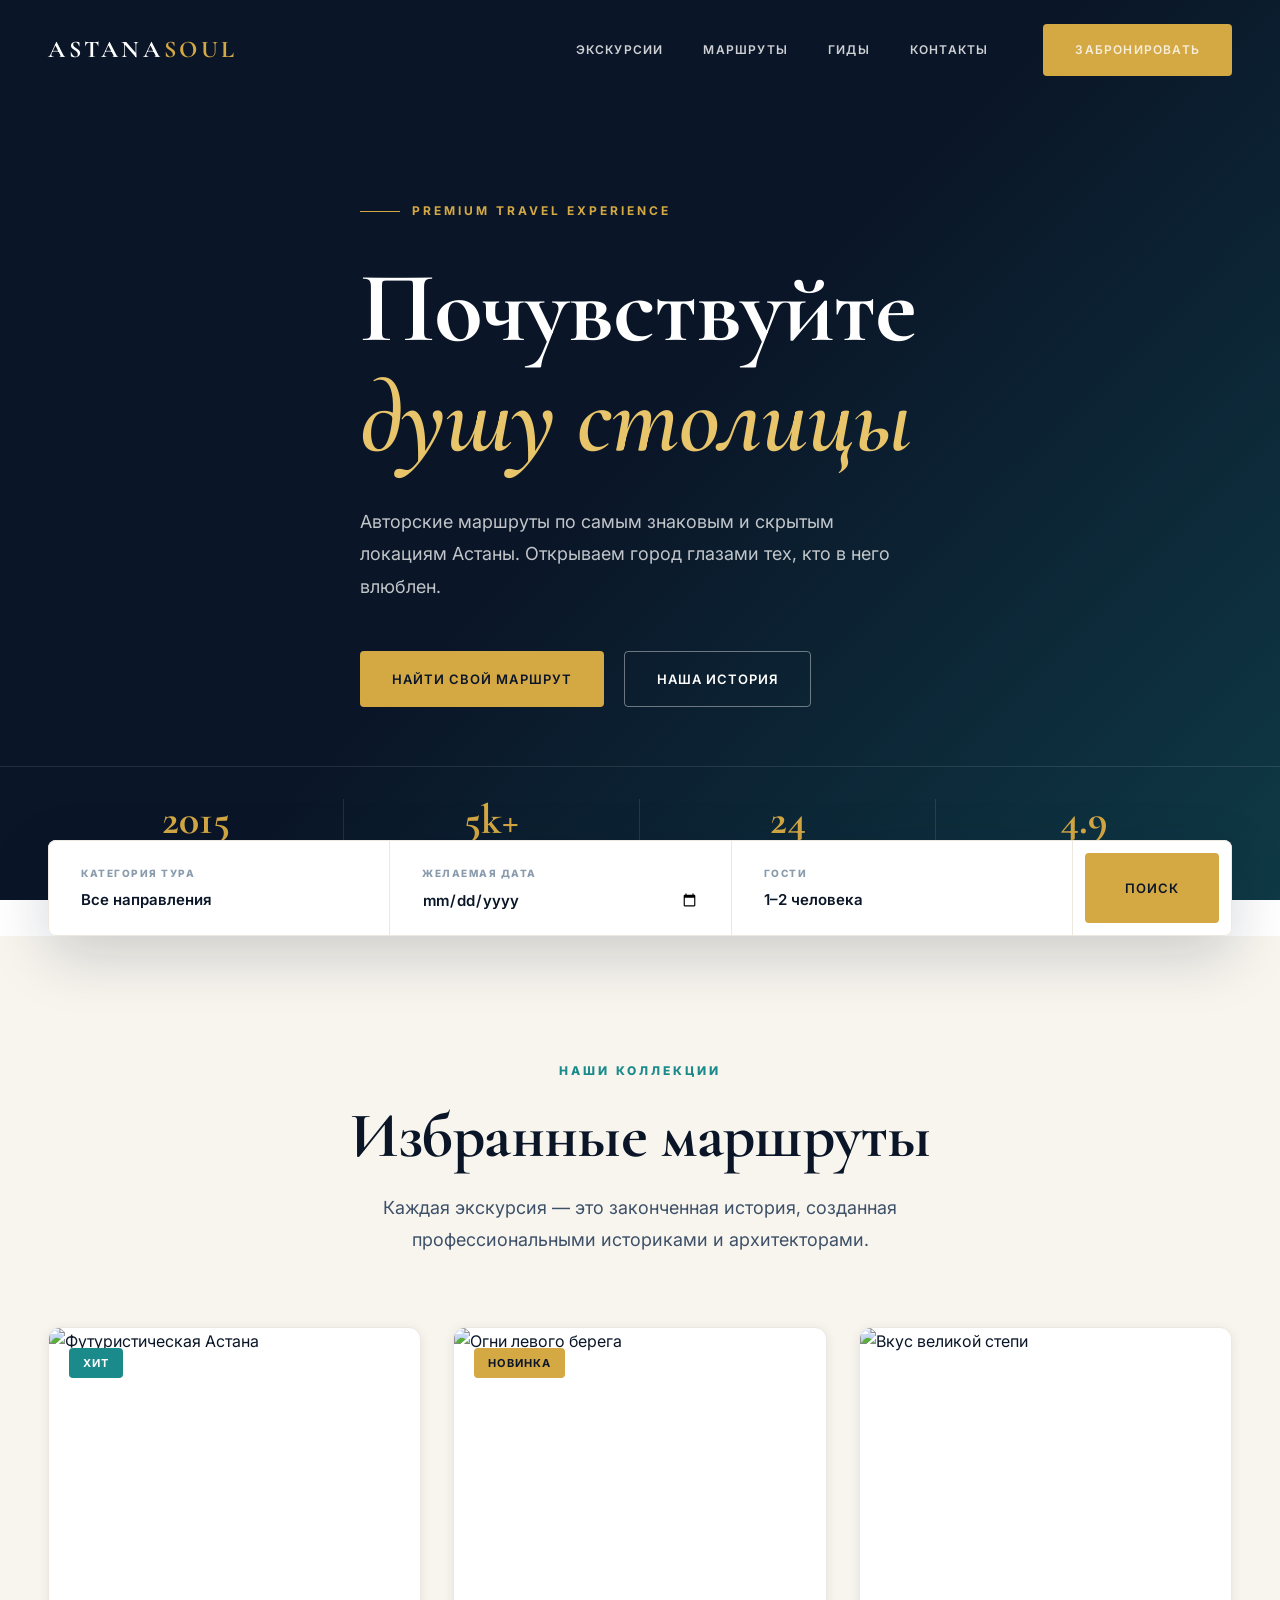
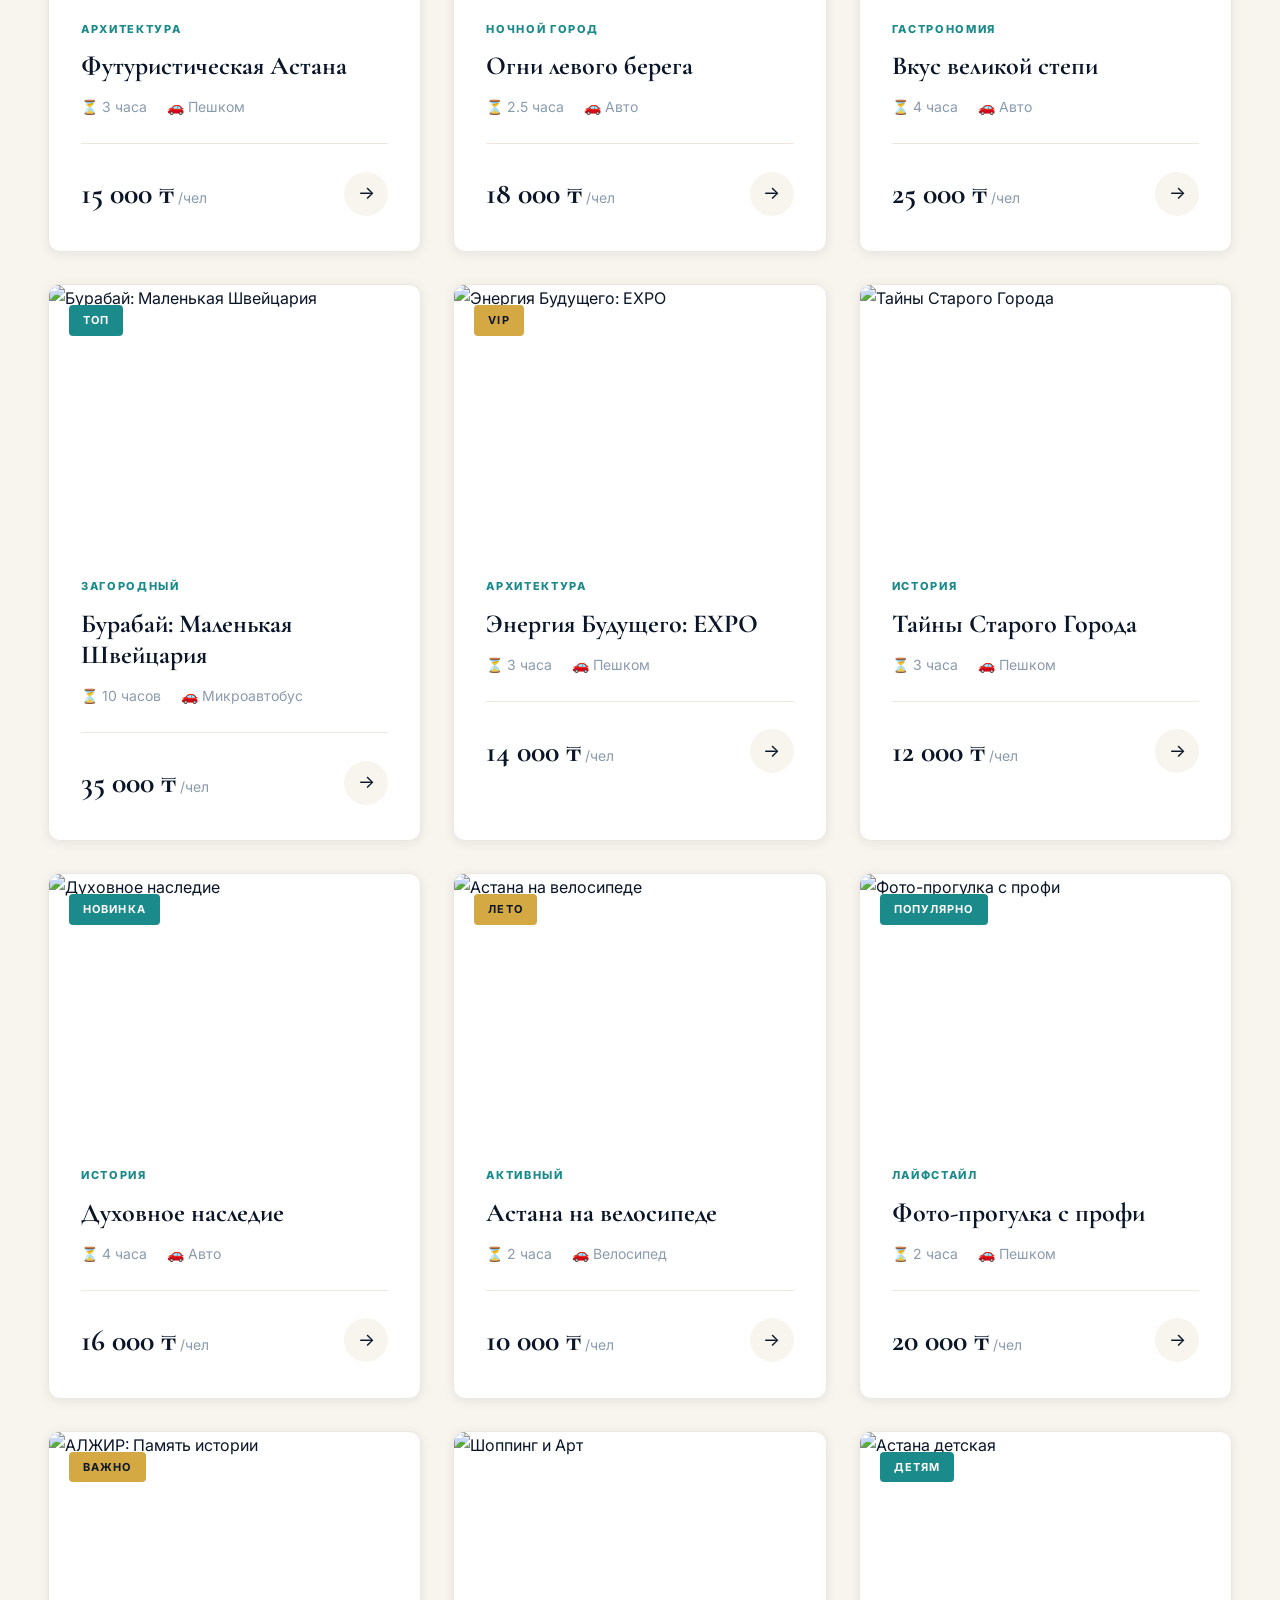
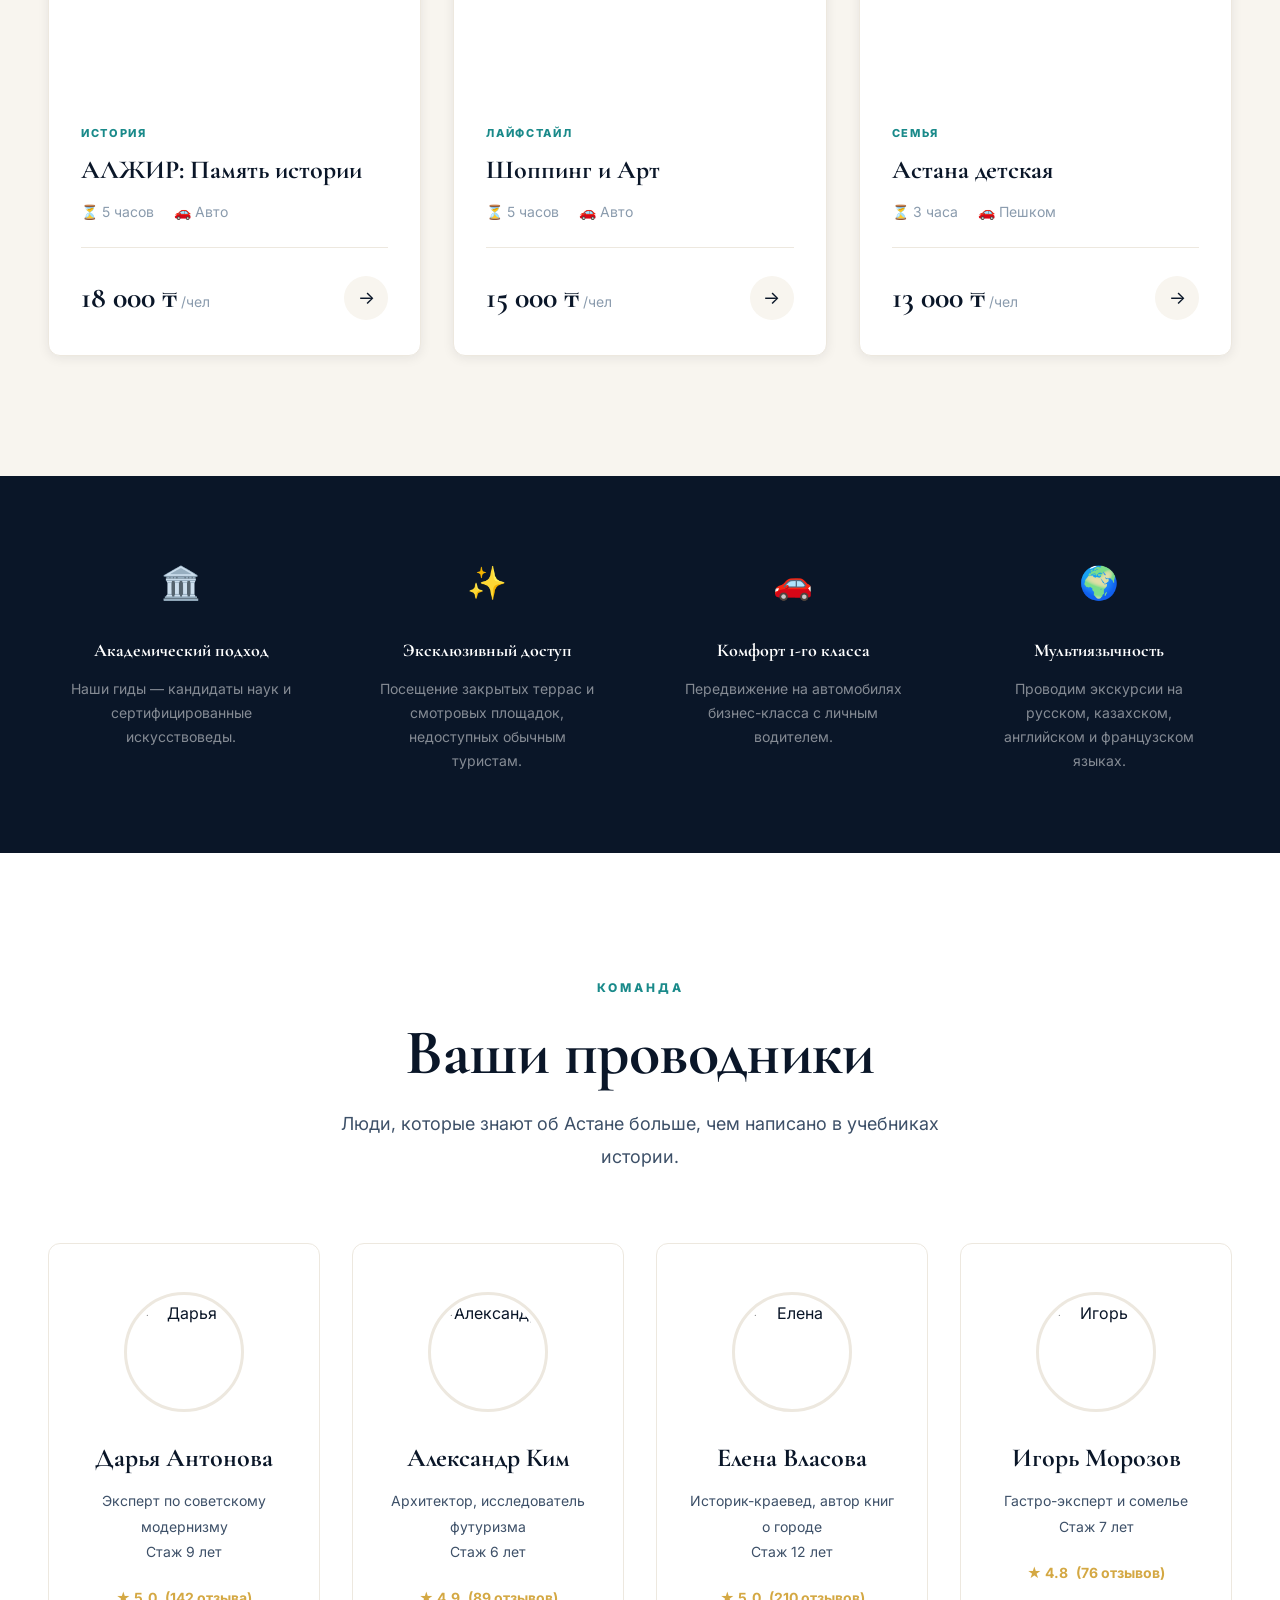
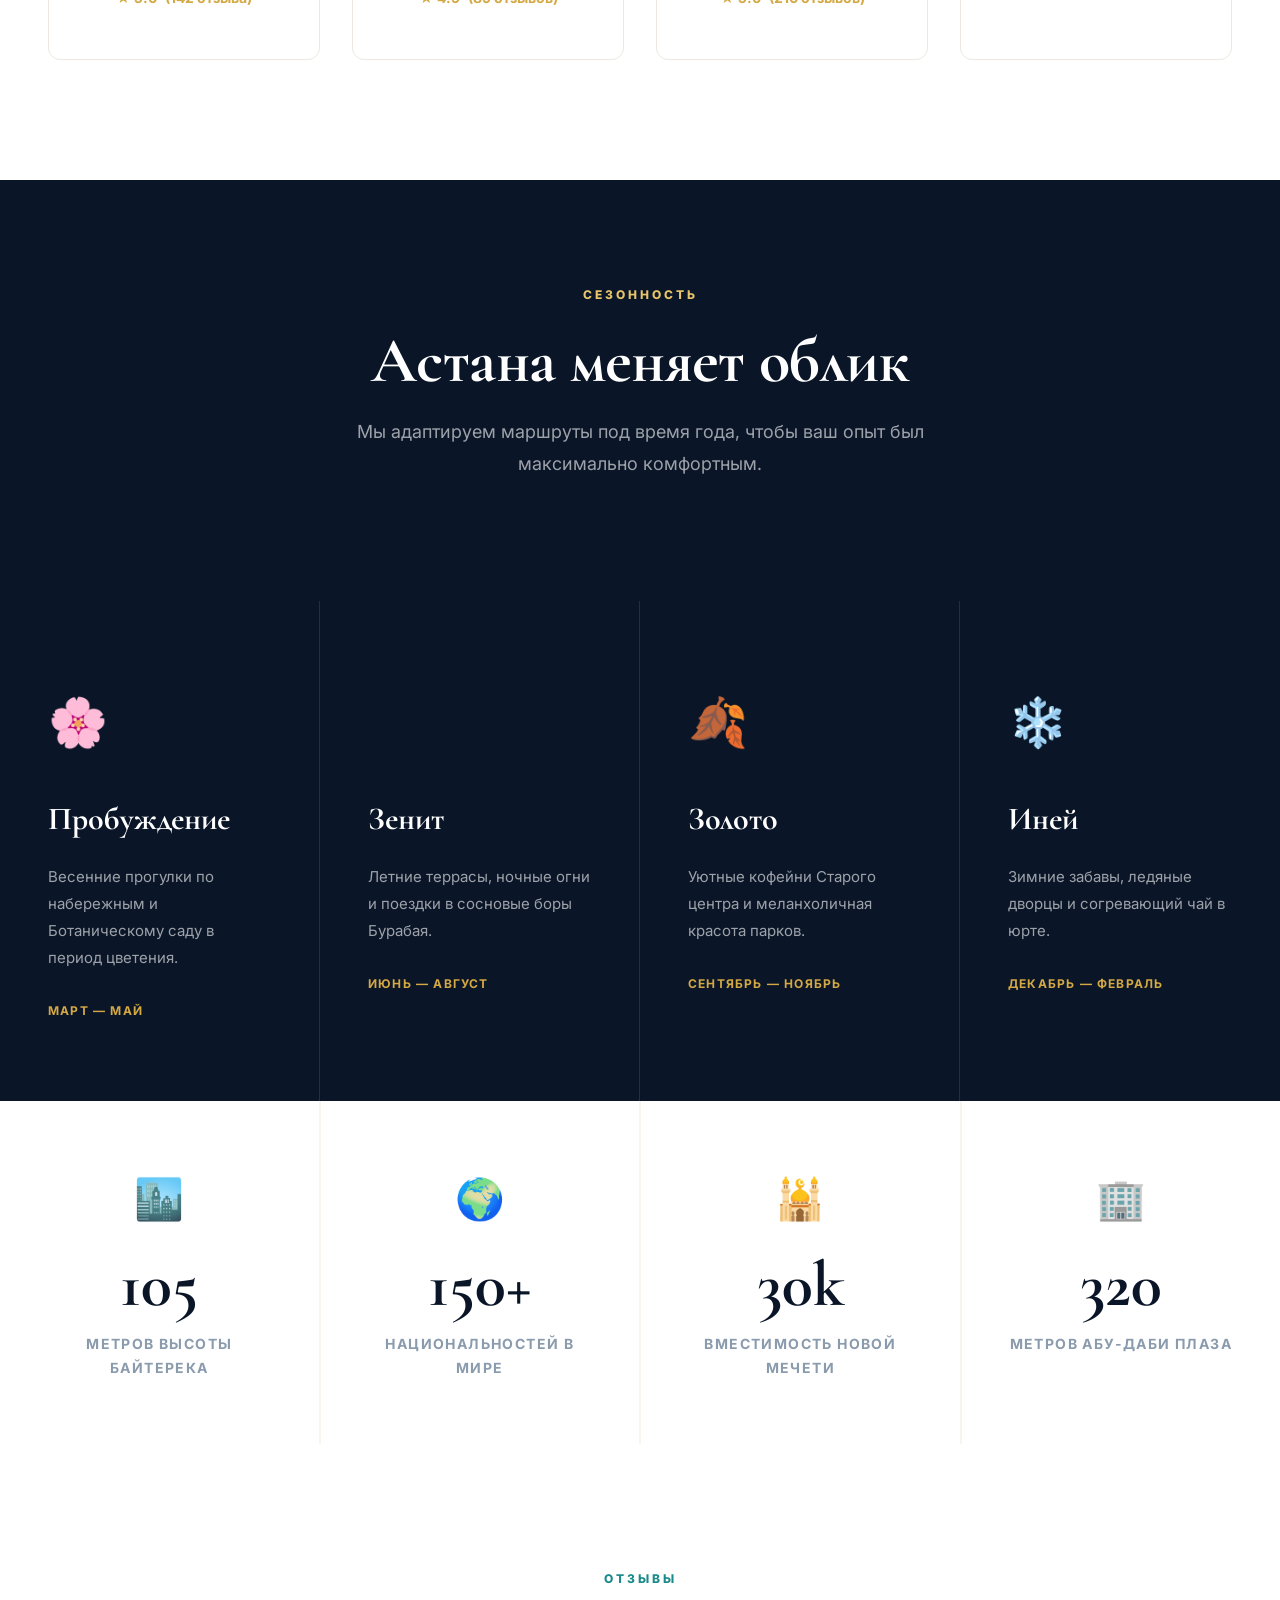
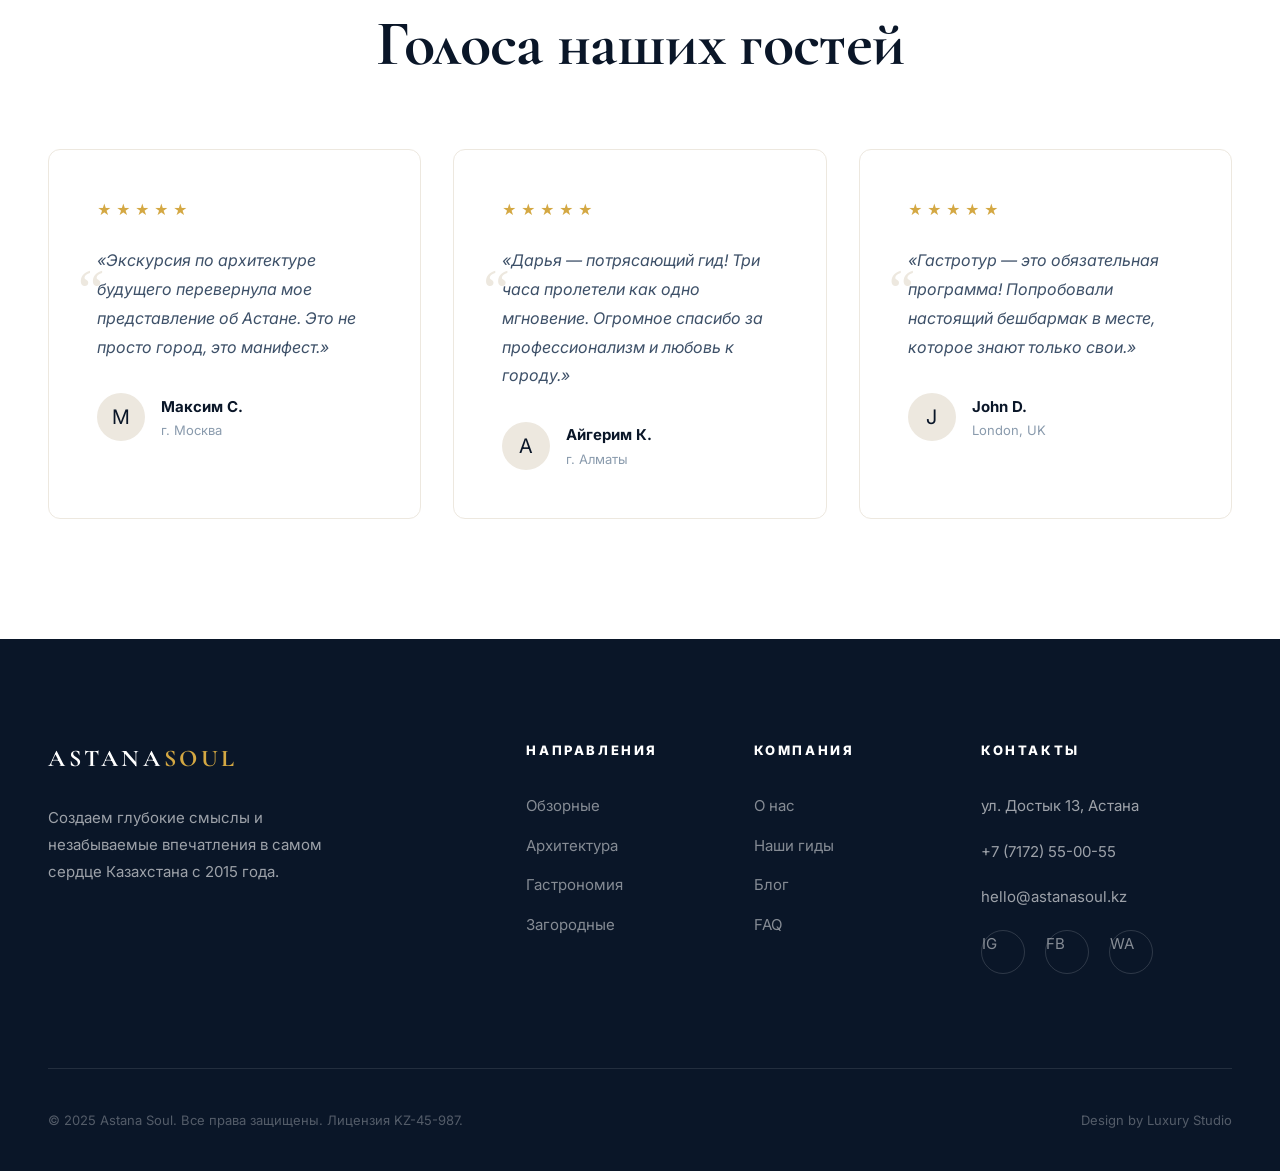
==== index.html @ 36267503 "Improve UI and implement tour modals for Astana Soul - Redesigned the landing page with a luxury aes" ====
<!DOCTYPE html>
<html lang="ru">
<head>
  <meta charset="UTF-8">
  <meta name="viewport" content="width=device-width, initial-scale=1.0">
  <title>Astana Soul — Премиальные экскурсии по столице</title>
  <link href="https://fonts.googleapis.com/css2?family=Cormorant+Garamond:ital,wght@0,400;0,600;0,700;1,400;1,600&family=Inter:wght@300;400;500;600;700&display=swap" rel="stylesheet">
  <style>
    :root {
      --navy: #0A1628;
      --navy-mid: #152238;
      --navy-soft: #1E3050;
      --gold: #D4A843;
      --gold-light: #E8C46A;
      --gold-pale: #F5E8C0;
      --teal: #1A8A8A;
      --teal-light: #22A8A8;
      --ivory: #F8F5EF;
      --ivory-dark: #EDE8DF;
      --white: #FFFFFF;
      --text: #0A1628;
      --text-mid: #3D5068;
      --text-soft: #8A9BAD;
      --shadow-sm: 0 2px 12px rgba(10,22,40,0.08);
      --shadow-md: 0 8px 32px rgba(10,22,40,0.12);
      --shadow-lg: 0 20px 60px rgba(10,22,40,0.18);
      --transition: all 0.4s cubic-bezier(0.165, 0.84, 0.44, 1);
    }

    *, *::before, *::after { margin: 0; padding: 0; box-sizing: border-box; }

    html { scroll-behavior: smooth; }

    body {
      font-family: 'Inter', sans-serif;
      color: var(--text);
      background: var(--white);
      line-height: 1.7;
      overflow-x: hidden;
    }

    /* ── PROGRESS BAR ── */
    #progress-bar {
      position: fixed; top: 0; left: 0; height: 4px;
      background: linear-gradient(90deg, var(--gold), var(--teal));
      width: 0%; z-index: 9999; transition: width 0.1s linear;
    }

    /* ── TYPOGRAPHY ── */
    .display {
      font-family: 'Cormorant Garamond', serif;
      font-weight: 700;
      line-height: 1.1;
      letter-spacing: -0.01em;
    }
    .display-italic {
      font-family: 'Cormorant Garamond', serif;
      font-style: italic;
      font-weight: 600;
    }

    /* ── LAYOUT ── */
    .container { max-width: 1240px; margin: 0 auto; padding: 0 28px; }
    section { padding: 120px 0; }

    /* ── BUTTONS ── */
    .btn {
      display: inline-flex; align-items: center; justify-content: center; gap: 10px;
      padding: 16px 32px; border-radius: 4px; font-weight: 600;
      font-family: 'Inter', sans-serif; font-size: 13px;
      letter-spacing: 0.08em; text-transform: uppercase;
      text-decoration: none; cursor: pointer; border: none;
      transition: var(--transition);
    }
    .btn-gold { background: var(--gold); color: var(--navy); }
    .btn-gold:hover { background: var(--gold-light); transform: translateY(-2px); box-shadow: 0 8px 25px rgba(212,168,67,0.3); }
    .btn-outline-gold { border: 1.5px solid var(--gold); color: var(--gold); background: transparent; }
    .btn-outline-gold:hover { background: var(--gold); color: var(--navy); }
    .btn-outline-white { border: 1.5px solid rgba(255,255,255,0.4); color: white; background: transparent; }
    .btn-outline-white:hover { border-color: white; background: rgba(255,255,255,0.1); transform: translateY(-2px); }
    .btn-teal { background: var(--teal); color: white; }
    .btn-teal:hover { background: var(--teal-light); transform: translateY(-2px); }

    /* ── HEADER ── */
    .header {
      position: fixed; top: 0; left: 0; right: 0; z-index: 1000;
      padding: 24px 0;
      transition: var(--transition);
    }
    .header.scrolled {
      background: rgba(10,22,40,0.95);
      backdrop-filter: blur(15px);
      padding: 16px 0;
      box-shadow: 0 2px 20px rgba(0,0,0,0.1);
    }
    .header .container { display: flex; align-items: center; justify-content: space-between; }
    .logo {
      font-family: 'Cormorant Garamond', serif;
      font-size: 24px; font-weight: 700;
      color: white; letter-spacing: 0.15em; text-transform: uppercase;
      text-decoration: none;
    }
    .logo span { color: var(--gold); }
    .nav { display: flex; gap: 40px; align-items: center; }
    .nav a {
      color: rgba(255,255,255,0.8); font-size: 12px; font-weight: 600;
      text-decoration: none; letter-spacing: 0.1em; text-transform: uppercase;
      transition: color 0.3s;
    }
    .nav a:hover { color: var(--gold); }
    .nav-cta { margin-left: 15px; }

    /* ── HERO ── */
    .hero {
      position: relative;
      height: 100vh;
      display: flex; align-items: center;
      background: var(--navy);
      overflow: hidden;
    }
    .hero-bg {
      position: absolute; inset: 0;
      background: url('https://images.unsplash.com/photo-1628108500213-90d16c5ef821?auto=format&fit=crop&w=1920&q=80') center/cover no-repeat;
      opacity: 0.4;
      transform: scale(1.05);
      animation: heroZoom 20s infinite alternate linear;
    }
    @keyframes heroZoom { from { transform: scale(1); } to { transform: scale(1.1); } }
    .hero-overlay {
      position: absolute; inset: 0;
      background: linear-gradient(135deg, rgba(10,22,40,0.95) 0%, rgba(10,22,40,0.4) 50%, rgba(26,138,138,0.3) 100%);
    }
    .hero-content {
      position: relative; z-index: 2;
      max-width: 850px;
    }
    .hero-eyebrow {
      display: inline-flex; align-items: center; gap: 12px;
      color: var(--gold); font-size: 12px; font-weight: 700;
      letter-spacing: 0.25em; text-transform: uppercase;
      margin-bottom: 32px;
    }
    .hero-eyebrow::before {
      content: ''; display: block;
      width: 40px; height: 1px; background: var(--gold);
    }
    .hero h1 {
      font-size: clamp(56px, 8vw, 100px);
      color: white;
      margin-bottom: 32px;
    }
    .hero h1 em {
      font-style: italic; color: var(--gold-light);
      display: block; font-weight: 600;
    }
    .hero-desc {
      font-size: 18px; color: rgba(255,255,255,0.75);
      max-width: 560px; margin-bottom: 48px; line-height: 1.8;
    }
    .hero-actions { display: flex; gap: 20px; flex-wrap: wrap; }
    .hero-stats {
      position: absolute; bottom: 0; left: 0; right: 0; z-index: 2;
      border-top: 1px solid rgba(255,255,255,0.1);
    }
    .hero-stats-inner {
      display: grid; grid-template-columns: repeat(4, 1fr);
      padding: 32px 0;
    }
    .hero-stat {
      padding: 0 32px; border-right: 1px solid rgba(255,255,255,0.1);
      text-align: center;
    }
    .hero-stat:last-child { border-right: none; }
    .hero-stat .num {
      font-family: 'Cormorant Garamond', serif;
      font-size: 42px; font-weight: 700; color: var(--gold);
      display: block; line-height: 1;
    }
    .hero-stat .label { font-size: 11px; color: rgba(255,255,255,0.5); letter-spacing: 0.1em; margin-top: 8px; text-transform: uppercase; }

    /* ── SEARCH BAR ── */
    .search-section {
      background: white;
      box-shadow: var(--shadow-lg);
      position: relative; z-index: 10;
      margin-top: -60px;
      border-radius: 8px;
    }
    .search-inner {
      display: flex; align-items: stretch;
      border: 1px solid var(--ivory-dark);
      border-radius: 8px; overflow: hidden;
    }
    .search-field {
      flex: 1; display: flex; flex-direction: column;
      padding: 24px 32px;
      border-right: 1px solid var(--ivory-dark);
      transition: background 0.3s;
    }
    .search-field:hover { background: var(--ivory); }
    .search-field:last-of-type { border-right: none; }
    .search-field label {
      font-size: 10px; font-weight: 800; letter-spacing: 0.15em;
      text-transform: uppercase; color: var(--text-soft); margin-bottom: 8px;
    }
    .search-field select, .search-field input {
      font-family: 'Inter', sans-serif; font-size: 15px; font-weight: 600;
      color: var(--text); background: transparent; border: none; outline: none;
      cursor: pointer; appearance: none; -webkit-appearance: none;
    }
    .search-btn-wrap {
      padding: 12px; background: var(--white); display: flex; align-items: center;
    }
    .search-btn-wrap .btn { height: 100%; border-radius: 4px; padding: 0 40px; }

    /* ── SECTION HEADINGS ── */
    .section-head { text-align: center; margin-bottom: 70px; }
    .section-head .eyebrow {
      display: inline-block; font-size: 12px; font-weight: 800;
      letter-spacing: 0.25em; text-transform: uppercase;
      color: var(--teal); margin-bottom: 20px;
    }
    .section-head h2 {
      font-family: 'Cormorant Garamond', serif;
      font-size: clamp(40px, 5vw, 64px); font-weight: 700;
      color: var(--navy); line-height: 1.1;
    }
    .section-head p {
      font-size: 18px; color: var(--text-mid);
      max-width: 600px; margin: 20px auto 0; line-height: 1.8;
    }
    .section-head.light h2 { color: white; }
    .section-head.light .eyebrow { color: var(--gold-light); }
    .section-head.light p { color: rgba(255,255,255,0.6); }

    /* ── TOUR CARDS ── */
    .tours-grid {
      display: grid;
      grid-template-columns: repeat(auto-fill, minmax(360px, 1fr));
      gap: 32px;
    }
    .tour-card {
      background: white; border-radius: 12px;
      overflow: hidden; box-shadow: var(--shadow-sm);
      transition: var(--transition);
      cursor: pointer; position: relative;
      border: 1px solid var(--ivory-dark);
    }
    .tour-card:hover { transform: translateY(-10px); box-shadow: var(--shadow-lg); border-color: var(--gold); }
    .tour-card:hover .card-img img { transform: scale(1.1); }
    .card-img { overflow: hidden; position: relative; height: 260px; }
    .card-img img { width: 100%; height: 100%; object-fit: cover; transition: transform 0.8s ease; }
    .card-badge {
      position: absolute; top: 20px; left: 20px;
      background: var(--navy); color: white;
      font-size: 11px; font-weight: 700; letter-spacing: 0.1em;
      padding: 6px 14px; border-radius: 4px; text-transform: uppercase;
    }
    .card-badge.teal { background: var(--teal); }
    .card-badge.gold { background: var(--gold); color: var(--navy); }
    .card-body { padding: 32px; }
    .card-cat { font-size: 11px; color: var(--teal); font-weight: 800; letter-spacing: 0.15em; text-transform: uppercase; margin-bottom: 12px; }
    .card-body h3 {
      font-family: 'Cormorant Garamond', serif;
      font-size: 26px; font-weight: 700; color: var(--navy);
      margin-bottom: 14px; line-height: 1.2;
    }
    .card-meta { display: flex; gap: 20px; font-size: 14px; color: var(--text-soft); margin-bottom: 24px; }
    .card-meta span { display: flex; align-items: center; gap: 6px; }
    .card-footer { display: flex; align-items: center; justify-content: space-between; padding-top: 24px; border-top: 1px solid var(--ivory-dark); }
    .card-price {
      font-family: 'Cormorant Garamond', serif;
      font-size: 30px; font-weight: 700; color: var(--navy);
    }
    .card-price span { font-size: 14px; font-family: 'Inter', sans-serif; font-weight: 400; color: var(--text-soft); margin-left: 4px; }
    .card-arrow {
      width: 44px; height: 44px; border-radius: 50%;
      background: var(--ivory); display: flex; align-items: center; justify-content: center;
      color: var(--navy); font-size: 18px; transition: var(--transition);
    }
    .tour-card:hover .card-arrow { background: var(--gold); color: var(--navy); transform: translateX(5px); }

    /* ── MODAL ── */
    .modal-overlay {
      position: fixed; inset: 0; background: rgba(10,22,40,0.9);
      backdrop-filter: blur(8px); z-index: 2000;
      display: flex; align-items: center; justify-content: center;
      opacity: 0; pointer-events: none; transition: opacity 0.4s ease;
      padding: 20px;
    }
    .modal-overlay.active { opacity: 1; pointer-events: auto; }
    .modal-content {
      background: white; width: 100%; max-width: 1000px; max-height: 90vh;
      border-radius: 16px; overflow: hidden; position: relative;
      display: flex; transform: translateY(40px); transition: transform 0.5s cubic-bezier(0.165, 0.84, 0.44, 1);
    }
    .modal-overlay.active .modal-content { transform: translateY(0); }
    .modal-close {
      position: absolute; top: 24px; right: 24px; width: 44px; height: 44px;
      background: white; border-radius: 50%; display: flex; align-items: center; justify-content: center;
      cursor: pointer; z-index: 10; box-shadow: var(--shadow-md); font-size: 20px; transition: var(--transition);
    }
    .modal-close:hover { background: var(--gold); color: var(--navy); transform: rotate(90deg); }
    .modal-left { flex: 0 0 45%; overflow: hidden; }
    .modal-left img { width: 100%; height: 100%; object-fit: cover; }
    .modal-right { flex: 1; padding: 60px; overflow-y: auto; background: var(--white); }
    .modal-cat { color: var(--teal); font-weight: 800; font-size: 11px; text-transform: uppercase; letter-spacing: 0.2em; margin-bottom: 15px; display: block; }
    .modal-title { font-family: 'Cormorant Garamond', serif; font-size: 42px; color: var(--navy); margin-bottom: 25px; line-height: 1.1; }
    .modal-desc { font-size: 16px; color: var(--text-mid); margin-bottom: 35px; line-height: 1.8; }
    .modal-route-title { font-size: 12px; font-weight: 800; text-transform: uppercase; letter-spacing: 0.2em; color: var(--teal); margin-bottom: 25px; border-bottom: 1px solid var(--ivory-dark); padding-bottom: 10px; display: inline-block; }
    .route-list { list-style: none; }
    .route-item { position: relative; padding-left: 30px; margin-bottom: 25px; }
    .route-item::before { content: ''; position: absolute; left: 0; top: 6px; width: 8px; height: 8px; background: var(--gold); border-radius: 50%; }
    .route-item::after { content: ''; position: absolute; left: 3.5px; top: 14px; width: 1px; height: calc(100% + 15px); background: var(--ivory-dark); }
    .route-item:last-child::after { display: none; }
    .route-item h4 { font-size: 16px; color: var(--navy); margin-bottom: 6px; font-weight: 700; }
    .route-item p { font-size: 14px; color: var(--text-soft); line-height: 1.5; }
    .modal-footer { margin-top: 40px; display: flex; align-items: center; justify-content: space-between; padding-top: 30px; border-top: 1px solid var(--ivory-dark); }

    /* ── CATEGORIES ── */
    .cats-grid { display: grid; grid-template-columns: repeat(6, 1fr); gap: 20px; }
    .cat-item {
      background: var(--ivory); border-radius: 12px;
      padding: 40px 20px; text-align: center;
      cursor: pointer; transition: var(--transition);
      border: 1px solid transparent;
    }
    .cat-item:hover { border-color: var(--gold); background: white; transform: translateY(-5px); box-shadow: var(--shadow-md); }
    .cat-icon { font-size: 40px; display: block; margin-bottom: 15px; }
    .cat-item h3 { font-size: 14px; font-weight: 700; color: var(--navy); letter-spacing: 0.05em; text-transform: uppercase; }

    /* ── FEATURES ── */
    .features { background: var(--navy); padding: 80px 0; }
    .features-grid { display: grid; grid-template-columns: repeat(4, 1fr); gap: 40px; }
    .feature {
      text-align: center;
      padding: 0 20px;
    }
    .feature-icon { font-size: 32px; margin-bottom: 24px; display: block; }
    .feature h4 { font-size: 18px; color: white; margin-bottom: 12px; font-weight: 700; font-family: 'Cormorant Garamond', serif; }
    .feature p { font-size: 14px; color: rgba(255,255,255,0.5); line-height: 1.7; }

    /* ── GUIDES ── */
    .guides-grid { display: grid; grid-template-columns: repeat(4, 1fr); gap: 32px; }
    .guide-card {
      background: white;
      text-align: center; padding: 48px 32px;
      border: 1px solid var(--ivory-dark); border-radius: 12px;
      transition: var(--transition);
    }
    .guide-card:hover { border-color: var(--gold); box-shadow: var(--shadow-md); transform: translateY(-5px); }
    .guide-avatar-img {
      width: 120px; height: 120px;
      border-radius: 50%; object-fit: cover;
      margin-bottom: 24px; display: block; margin-left: auto; margin-right: auto;
      border: 3px solid var(--ivory-dark); padding: 5px; background: white;
      transition: var(--transition);
    }
    .guide-card:hover .guide-avatar-img { border-color: var(--gold); }
    .guide-name { font-family: 'Cormorant Garamond', serif; font-size: 26px; font-weight: 700; color: var(--navy); margin-bottom: 8px; }
    .guide-info { font-size: 14px; color: var(--text-mid); line-height: 1.8; margin-bottom: 20px; }
    .guide-rating { display: inline-flex; align-items: center; gap: 8px; font-size: 14px; font-weight: 700; color: var(--gold); }

    /* ── SEASONS ── */
    .seasons-grid { display: grid; grid-template-columns: repeat(4, 1fr); gap: 0; }
    .season {
      padding: 80px 48px; border-right: 1px solid rgba(255,255,255,0.1);
      position: relative; overflow: hidden;
      transition: var(--transition);
    }
    .season:last-child { border-right: none; }
    .season-emoji { font-size: 48px; display: block; margin-bottom: 30px; }
    .season h3 {
      font-family: 'Cormorant Garamond', serif;
      font-size: 32px; font-weight: 700; color: white; margin-bottom: 16px;
    }
    .season p { font-size: 15px; color: rgba(255,255,255,0.6); line-height: 1.8; margin-bottom: 30px; }
    .season-tag { font-size: 12px; color: var(--gold); font-weight: 700; letter-spacing: 0.1em; text-transform: uppercase; }
    .season:hover { background: rgba(255,255,255,0.05); }

    /* ── NUMBERS ── */
    .numbers { background: var(--ivory); }
    .numbers-grid { display: grid; grid-template-columns: repeat(4, 1fr); gap: 2px; }
    .number-item {
      background: white; padding: 64px 40px; text-align: center;
    }
    .number-item .emoji { font-size: 40px; display: block; margin-bottom: 20px; }
    .number-item .num {
      font-family: 'Cormorant Garamond', serif;
      font-size: 64px; font-weight: 700; color: var(--navy);
      line-height: 1; display: block;
    }
    .number-item .desc { font-size: 14px; color: var(--text-soft); margin-top: 15px; text-transform: uppercase; letter-spacing: 0.1em; font-weight: 700; }

    /* ── GALLERY ── */
    .gallery-track {
      display: flex; gap: 20px;
      overflow-x: auto; padding-bottom: 20px;
      scrollbar-width: none;
      cursor: grab;
    }
    .gallery-track::-webkit-scrollbar { display: none; }
    .gallery-item {
      flex-shrink: 0; width: 400px; height: 300px;
      border-radius: 12px; overflow: hidden; position: relative;
    }
    .gallery-item img { width: 100%; height: 100%; object-fit: cover; transition: transform 1s ease; }
    .gallery-item:hover img { transform: scale(1.1); }

    /* ── REVIEWS ── */
    .reviews-grid { display: grid; grid-template-columns: repeat(3, 1fr); gap: 32px; }
    .review-card {
      background: white; border: 1px solid var(--ivory-dark);
      border-radius: 12px; padding: 48px;
      transition: var(--transition);
    }
    .review-card:hover { border-color: var(--gold); box-shadow: var(--shadow-md); transform: translateY(-5px); }
    .review-stars { color: var(--gold); font-size: 14px; margin-bottom: 24px; letter-spacing: 4px; }
    .review-text { font-size: 16px; color: var(--text-mid); line-height: 1.8; font-style: italic; margin-bottom: 32px; position: relative; }
    .review-text::before { content: '“'; position: absolute; left: -25px; top: -10px; font-size: 60px; color: var(--ivory-dark); font-family: serif; }
    .review-author { display: flex; align-items: center; gap: 16px; }
    .review-avatar { width: 48px; height: 48px; border-radius: 50%; background: var(--ivory-dark); display: flex; align-items: center; justify-content: center; font-size: 20px; }
    .review-name { font-weight: 700; font-size: 15px; color: var(--navy); }
    .review-city { font-size: 13px; color: var(--text-soft); }

    /* ── FOOTER ── */
    footer { background: var(--navy); padding: 100px 0 40px; color: rgba(255,255,255,0.6); }
    .footer-grid { display: grid; grid-template-columns: 2.5fr 1fr 1fr 1.5fr; gap: 60px; margin-bottom: 80px; }
    .footer-brand .logo { font-size: 24px; display: block; margin-bottom: 24px; }
    .footer-brand p { font-size: 15px; line-height: 1.8; max-width: 320px; }
    .footer-col h4 { color: white; font-size: 13px; font-weight: 800; letter-spacing: 0.2em; text-transform: uppercase; margin-bottom: 32px; }
    .footer-col a { display: block; color: rgba(255,255,255,0.5); font-size: 15px; text-decoration: none; margin-bottom: 14px; transition: color 0.3s; }
    .footer-col a:hover { color: var(--gold); }
    .footer-contact-item { display: flex; gap: 12px; margin-bottom: 20px; font-size: 15px; }
    .footer-bottom { border-top: 1px solid rgba(255,255,255,0.1); padding-top: 40px; display: flex; justify-content: space-between; align-items: center; }
    .footer-bottom p { font-size: 13px; color: rgba(255,255,255,0.3); }
    .socials { display: flex; gap: 20px; }
    .social-btn {
      width: 44px; height: 44px; border-radius: 50%;
      border: 1px solid rgba(255,255,255,0.15);
      display: flex; align-items: center; justify-content: center;
      font-size: 18px; text-decoration: none; color: white;
      transition: var(--transition);
    }
    .social-btn:hover { border-color: var(--gold); background: var(--gold); color: var(--navy); transform: translateY(-5px); }

    /* ── RESPONSIVE ── */
    @media (max-width: 1024px) {
      .cats-grid { grid-template-columns: repeat(3, 1fr); }
      .features-grid { grid-template-columns: repeat(2, 1fr); }
      .guides-grid { grid-template-columns: repeat(2, 1fr); }
      .seasons-grid { grid-template-columns: repeat(2, 1fr); }
      .footer-grid { grid-template-columns: repeat(2, 1fr); }
      .modal-content { flex-direction: column; max-height: 95vh; }
      .modal-left { flex: 0 0 300px; }
    }
    @media (max-width: 768px) {
      section { padding: 80px 0; }
      .nav { display: none; }
      .hero h1 { font-size: 48px; }
      .hero-stats-inner { grid-template-columns: repeat(2, 1fr); }
      .search-inner { flex-direction: column; }
      .search-field { border-right: none; border-bottom: 1px solid var(--ivory-dark); }
      .tours-grid { grid-template-columns: 1fr; }
      .numbers-grid, .reviews-grid { grid-template-columns: 1fr; }
      .guides-grid, .seasons-grid { grid-template-columns: 1fr; }
      .footer-grid { grid-template-columns: 1fr; }
    }
  </style>
</head>
<body>

  <div id="progress-bar"></div>

  <!-- ─── HEADER ─── -->
  <header class="header" id="header">
    <div class="container">
      <a href="#" class="logo">ASTANA<span>SOUL</span></a>
      <nav class="nav">
        <a href="#tours">Экскурсии</a>
        <a href="#seasons">Маршруты</a>
        <a href="#guides">Гиды</a>
        <a href="#contacts">Контакты</a>
        <a href="#" class="btn btn-gold nav-cta">Забронировать</a>
      </nav>
    </div>
  </header>

  <!-- ─── HERO ─── -->
  <section class="hero">
    <div class="hero-bg"></div>
    <div class="hero-overlay"></div>
    <div class="container">
      <div class="hero-content">
        <div class="hero-eyebrow">Premium Travel Experience</div>
        <h1 class="display">
          Почувствуйте
          <em>душу столицы</em>
        </h1>
        <p class="hero-desc">
          Авторские маршруты по самым знаковым и скрытым локациям Астаны. Открываем город глазами тех, кто в него влюблен.
        </p>
        <div class="hero-actions">
          <a href="#tours" class="btn btn-gold">Найти свой маршрут</a>
          <a href="#about" class="btn btn-outline-white">Наша история</a>
        </div>
      </div>
    </div>
    <div class="hero-stats">
      <div class="container">
        <div class="hero-stats-inner">
          <div class="hero-stat">
            <span class="num">2015</span>
            <span class="label">Основано в Астане</span>
          </div>
          <div class="hero-stat">
            <span class="num">5k+</span>
            <span class="label">Счастливых гостей</span>
          </div>
          <div class="hero-stat">
            <span class="num">24</span>
            <span class="label">Уникальных тура</span>
          </div>
          <div class="hero-stat">
            <span class="num">4.9</span>
            <span class="label">Рейтинг сервиса</span>
          </div>
        </div>
      </div>
    </div>
  </section>

  <!-- ─── SEARCH ─── -->
  <div class="container">
    <div class="search-section">
      <div class="search-inner">
        <div class="search-field">
          <label>Категория тура</label>
          <select>
            <option>Все направления</option>
            <option>Архитектура</option>
            <option>Гастрономия</option>
            <option>Ночной город</option>
            <option>Загородные поездки</option>
          </select>
        </div>
        <div class="search-field">
          <label>Желаемая дата</label>
          <input type="date">
        </div>
        <div class="search-field">
          <label>Гости</label>
          <select>
            <option>1–2 человека</option>
            <option>3–5 человек</option>
            <option>Группа 6+</option>
          </select>
        </div>
        <div class="search-btn-wrap">
          <button class="btn btn-gold">Поиск</button>
        </div>
      </div>
    </div>
  </div>

  <!-- ─── TOURS ─── -->
  <section id="tours" style="background: var(--ivory);">
    <div class="container">
      <div class="section-head">
        <span class="eyebrow">Наши коллекции</span>
        <h2 class="display">Избранные маршруты</h2>
        <p>Каждая экскурсия — это законченная история, созданная профессиональными историками и архитекторами.</p>
      </div>
      <div class="tours-grid" id="toursGrid">
        <!-- Карточки генерируются через JS -->
      </div>
    </div>
  </section>

  <!-- ─── MODAL ─── -->
  <div class="modal-overlay" id="modalOverlay">
    <div class="modal-content">
      <div class="modal-close" id="modalClose">✕</div>
      <div class="modal-left">
        <img id="modalImg" src="" alt="">
      </div>
      <div class="modal-right">
        <span class="modal-cat" id="modalCat"></span>
        <h2 class="modal-title" id="modalTitle"></h2>
        <p class="modal-desc" id="modalDesc"></p>

        <h3 class="modal-route-title">Маршрут приключения</h3>
        <div class="route-list" id="modalRoute">
          <!-- Пункты маршрута -->
        </div>

        <div class="modal-footer">
          <div class="card-price" id="modalPrice"></div>
          <button class="btn btn-gold">Забронировать тур</button>
        </div>
      </div>
    </div>
  </div>

  <!-- ─── FEATURES ─── -->
  <div class="features">
    <div class="container">
      <div class="features-grid">
        <div class="feature">
          <span class="feature-icon">🏛️</span>
          <h4>Академический подход</h4>
          <p>Наши гиды — кандидаты наук и сертифицированные искусствоведы.</p>
        </div>
        <div class="feature">
          <span class="feature-icon">✨</span>
          <h4>Эксклюзивный доступ</h4>
          <p>Посещение закрытых террас и смотровых площадок, недоступных обычным туристам.</p>
        </div>
        <div class="feature">
          <span class="feature-icon">🚗</span>
          <h4>Комфорт 1-го класса</h4>
          <p>Передвижение на автомобилях бизнес-класса с личным водителем.</p>
        </div>
        <div class="feature">
          <span class="feature-icon">🌍</span>
          <h4>Мультиязычность</h4>
          <p>Проводим экскурсии на русском, казахском, английском и французском языках.</p>
        </div>
      </div>
    </div>
  </div>

  <!-- ─── GUIDES ─── -->
  <section id="guides">
    <div class="container">
      <div class="section-head">
        <span class="eyebrow">Команда</span>
        <h2 class="display">Ваши проводники</h2>
        <p>Люди, которые знают об Астане больше, чем написано в учебниках истории.</p>
      </div>
      <div class="guides-grid">
        <div class="guide-card">
          <img class="guide-avatar-img" src="https://images.unsplash.com/photo-1573496359142-b8d87734a5a2?auto=format&fit=crop&w=300&q=80" alt="Дарья">
          <div class="guide-name">Дарья Антонова</div>
          <div class="guide-info">Эксперт по советскому модернизму<br>Стаж 9 лет</div>
          <div class="guide-rating">★ 5.0 <span>(142 отзыва)</span></div>
        </div>
        <div class="guide-card">
          <img class="guide-avatar-img" src="https://images.unsplash.com/photo-1472099645785-5658abf4ff4e?auto=format&fit=crop&w=300&q=80" alt="Александр">
          <div class="guide-name">Александр Ким</div>
          <div class="guide-info">Архитектор, исследователь футуризма<br>Стаж 6 лет</div>
          <div class="guide-rating">★ 4.9 <span>(89 отзывов)</span></div>
        </div>
        <div class="guide-card">
          <img class="guide-avatar-img" src="https://images.unsplash.com/photo-1580489944761-15a19d654956?auto=format&fit=crop&w=300&q=80" alt="Елена">
          <div class="guide-name">Елена Власова</div>
          <div class="guide-info">Историк-краевед, автор книг о городе<br>Стаж 12 лет</div>
          <div class="guide-rating">★ 5.0 <span>(210 отзывов)</span></div>
        </div>
        <div class="guide-card">
          <img class="guide-avatar-img" src="https://images.unsplash.com/photo-1507003211169-0a1dd7228f2d?auto=format&fit=crop&w=300&q=80" alt="Игорь">
          <div class="guide-name">Игорь Морозов</div>
          <div class="guide-info">Гастро-эксперт и сомелье<br>Стаж 7 лет</div>
          <div class="guide-rating">★ 4.8 <span>(76 отзывов)</span></div>
        </div>
      </div>
    </div>
  </section>

  <!-- ─── SEASONS ─── -->
  <section id="seasons" style="background: var(--navy); padding: 0;">
    <div class="container" style="padding-top: 100px; padding-bottom: 50px;">
      <div class="section-head light">
        <span class="eyebrow">Сезонность</span>
        <h2 class="display">Астана меняет облик</h2>
        <p>Мы адаптируем маршруты под время года, чтобы ваш опыт был максимально комфортным.</p>
      </div>
    </div>
    <div class="seasons-grid">
      <div class="season">
        <span class="season-emoji">🌸</span>
        <h3>Пробуждение</h3>
        <p>Весенние прогулки по набережным и Ботаническому саду в период цветения.</p>
        <div class="season-tag">Март — Май</div>
      </div>
      <div class="season">
        <span class="season-emoji">☀️</span>
        <h3>Зенит</h3>
        <p>Летние террасы, ночные огни и поездки в сосновые боры Бурабая.</p>
        <div class="season-tag">Июнь — Август</div>
      </div>
      <div class="season">
        <span class="season-emoji">🍂</span>
        <h3>Золото</h3>
        <p>Уютные кофейни Старого центра и меланхоличная красота парков.</p>
        <div class="season-tag">Сентябрь — Ноябрь</div>
      </div>
      <div class="season">
        <span class="season-emoji">❄️</span>
        <h3>Иней</h3>
        <p>Зимние забавы, ледяные дворцы и согревающий чай в юрте.</p>
        <div class="season-tag">Декабрь — Февраль</div>
      </div>
    </div>
  </section>

  <!-- ─── NUMBERS ─── -->
  <section class="numbers" style="padding: 0;">
    <div class="numbers-grid">
      <div class="number-item">
        <span class="emoji">🏙️</span>
        <span class="num">105</span>
        <div class="desc">метров высоты Байтерека</div>
      </div>
      <div class="number-item">
        <span class="emoji">🌍</span>
        <span class="num">150+</span>
        <div class="desc">национальностей в мире</div>
      </div>
      <div class="number-item">
        <span class="emoji">🕌</span>
        <span class="num">30k</span>
        <div class="desc">вместимость новой мечети</div>
      </div>
      <div class="number-item">
        <span class="emoji">🏢</span>
        <span class="num">320</span>
        <div class="desc">метров Абу-Даби Плаза</div>
      </div>
    </div>
  </section>

  <!-- ─── REVIEWS ─── -->
  <section>
    <div class="container">
      <div class="section-head">
        <span class="eyebrow">Отзывы</span>
        <h2 class="display">Голоса наших гостей</h2>
      </div>
      <div class="reviews-grid">
        <div class="review-card">
          <div class="review-stars">★★★★★</div>
          <p class="review-text">«Экскурсия по архитектуре будущего перевернула мое представление об Астане. Это не просто город, это манифест.»</p>
          <div class="review-author">
            <div class="review-avatar">M</div>
            <div>
              <div class="review-name">Максим С.</div>
              <div class="review-city">г. Москва</div>
            </div>
          </div>
        </div>
        <div class="review-card">
          <div class="review-stars">★★★★★</div>
          <p class="review-text">«Дарья — потрясающий гид! Три часа пролетели как одно мгновение. Огромное спасибо за профессионализм и любовь к городу.»</p>
          <div class="review-author">
            <div class="review-avatar">A</div>
            <div>
              <div class="review-name">Айгерим К.</div>
              <div class="review-city">г. Алматы</div>
            </div>
          </div>
        </div>
        <div class="review-card">
          <div class="review-stars">★★★★★</div>
          <p class="review-text">«Гастротур — это обязательная программа! Попробовали настоящий бешбармак в месте, которое знают только свои.»</p>
          <div class="review-author">
            <div class="review-avatar">J</div>
            <div>
              <div class="review-name">John D.</div>
              <div class="review-city">London, UK</div>
            </div>
          </div>
        </div>
      </div>
    </div>
  </section>

  <!-- ─── FOOTER ─── -->
  <footer id="contacts">
    <div class="container">
      <div class="footer-grid">
        <div class="footer-brand">
          <a href="#" class="logo">ASTANA<span>SOUL</span></a>
          <p>Создаем глубокие смыслы и незабываемые впечатления в самом сердце Казахстана с 2015 года.</p>
        </div>
        <div class="footer-col">
          <h4>Направления</h4>
          <a href="#">Обзорные</a>
          <a href="#">Архитектура</a>
          <a href="#">Гастрономия</a>
          <a href="#">Загородные</a>
        </div>
        <div class="footer-col">
          <h4>Компания</h4>
          <a href="#">О нас</a>
          <a href="#">Наши гиды</a>
          <a href="#">Блог</a>
          <a href="#">FAQ</a>
        </div>
        <div class="footer-col">
          <h4>Контакты</h4>
          <div class="footer-contact-item">ул. Достык 13, Астана</div>
          <div class="footer-contact-item">+7 (7172) 55-00-55</div>
          <div class="footer-contact-item">hello@astanasoul.kz</div>
          <div class="socials" style="margin-top: 20px;">
            <a href="#" class="social-btn">IG</a>
            <a href="#" class="social-btn">FB</a>
            <a href="#" class="social-btn">WA</a>
          </div>
        </div>
      </div>
      <div class="footer-bottom">
        <p>© 2025 Astana Soul. Все права защищены. Лицензия KZ-45-987.</p>
        <p>Design by Luxury Studio</p>
      </div>
    </div>
  </footer>

  <script>
    // Tour Data
    const tours = [
      {
        id: 1,
        title: "Футуристическая Астана",
        cat: "Архитектура",
        badge: "Хит",
        badgeClass: "teal",
        image: "https://images.unsplash.com/photo-1510664053238-66236357996d?auto=format&fit=crop&w=800&q=80",
        price: "15 000 ₸",
        time: "3 часа",
        transport: "Пешком",
        desc: "Погрузитесь в мир архитектуры будущего. Мы пройдем по 'Золотой оси' столицы, изучим философию Байтерека и узнаем, как Норман Фостер создал самый большой шатер в мире.",
        route: [
          { name: "Монумент Байтерек", detail: "Символ древа жизни и точка отсчета новой истории." },
          { name: "Бульвар Нуржол", detail: "Пешеходная галерея шедевров мировой архитектуры." },
          { name: "ТЦ Хан Шатыр", detail: "Уникальное здание в форме шатра с тропическим пляжем." }
        ]
      },
      {
        id: 2,
        title: "Огни левого берега",
        cat: "Ночной город",
        badge: "Новинка",
        badgeClass: "gold",
        image: "https://images.unsplash.com/photo-1609756184518-e24941914101?auto=format&fit=crop&w=800&q=80",
        price: "18 000 ₸",
        time: "2.5 часа",
        transport: "Авто",
        desc: "Когда солнце заходит, Астана превращается в город из фантастических фильмов. Магия неоновых огней и отражение небоскребов в реке Ишим.",
        route: [
          { name: "Набережная Ишима", detail: "Прогулка вдоль сияющей реки." },
          { name: "Мост Атырау", detail: "Световое шоу на самом красивом мосту города." },
          { name: "Площадь Независимости", detail: "Вечерняя панорама главных монументов." }
        ]
      },
      {
        id: 3,
        title: "Вкус великой степи",
        cat: "Гастрономия",
        badge: null,
        image: "https://images.unsplash.com/photo-1555396273-367ea4eb4db5?auto=format&fit=crop&w=800&q=80",
        price: "25 000 ₸",
        time: "4 часа",
        transport: "Авто",
        desc: "Гастрономическое путешествие в сердце казахских традиций. Дегустация лучших блюд кочевой кухни в современной интерпретации.",
        route: [
          { name: "Центр кочевой кухни", detail: "Дегустация 5 видов национальных деликатесов." },
          { name: "Мастер-класс по баурсакам", detail: "Секреты идеального теста от бабушки." },
          { name: "Чайная церемония", detail: "Традиции казахского гостеприимства." }
        ]
      },
      {
        id: 4,
        title: "Бурабай: Маленькая Швейцария",
        cat: "Загородный",
        badge: "Топ",
        badgeClass: "teal",
        image: "https://images.unsplash.com/photo-1586348943529-beaae6c28db9?auto=format&fit=crop&w=800&q=80",
        price: "35 000 ₸",
        time: "10 часов",
        transport: "Микроавтобус",
        desc: "Побег из шумного мегаполиса в край синих озер и хвойных лесов. Легенды скалы Окжетпес и чистейший воздух соснового бора.",
        route: [
          { name: "Поляна Абылай Хана", detail: "Историческое сердце курорта." },
          { name: "Восхождение на гору Болектау", detail: "Лучшая панорамная точка на озера." },
          { name: "Берег озера Боровое", detail: "Пикник и отдых у воды." }
        ]
      },
      {
        id: 5,
        title: "Энергия Будущего: EXPO",
        cat: "Архитектура",
        badge: "VIP",
        badgeClass: "gold",
        image: "https://images.unsplash.com/photo-1609756184568-12c5f7e719b6?auto=format&fit=crop&w=800&q=80",
        price: "14 000 ₸",
        time: "3 часа",
        transport: "Пешком",
        desc: "Исследование самого технологичного района города. Сфера 'Нур Алем' — единственное в мире здание-шар такого масштаба.",
        route: [
          { name: "Музей Нур Алем", detail: "8 этажей инноваций и энергии будущего." },
          { name: "Конгресс-центр", detail: "Архитектурные формы в стиле хай-тек." },
          { name: "Зона фонтанов", detail: "Музыкально-световое шоу на территории парка." }
        ]
      },
      {
        id: 6,
        title: "Тайны Старого Города",
        cat: "История",
        badge: null,
        image: "https://images.unsplash.com/photo-1510252194380-606041797c25?auto=format&fit=crop&w=800&q=80",
        price: "12 000 ₸",
        time: "3 часа",
        transport: "Пешком",
        desc: "Вернитесь на столетие назад. История купеческого Акмолинска и сталинской архитектуры Целинограда.",
        route: [
          { name: "Дом купца Кубрина", detail: "Жемчужина архитектуры начала XX века." },
          { name: "Старая площадь", detail: "Дух советской эпохи и здание Парламента." },
          { name: "Улица Мамбетова", detail: "Прогулка по самому уютному кварталу правого берега." }
        ]
      },
      {
        id: 7,
        title: "Духовное наследие",
        cat: "История",
        badge: "Новинка",
        badgeClass: "teal",
        image: "https://images.unsplash.com/photo-1565120130276-7d3e5e5c1b0b?auto=format&fit=crop&w=800&q=80",
        price: "16 000 ₸",
        time: "4 часа",
        transport: "Авто",
        desc: "Посещение величественных храмов и мечетей города, отражающих единство и многообразие народов Казахстана.",
        route: [
          { name: "Главная Мечеть", detail: "Самая большая мечеть в Центральной Азии." },
          { name: "Успенский собор", detail: "Главный православный храм столицы." },
          { name: "Синагога Бейт Рахель", detail: "Архитектура и традиции иудаизма." }
        ]
      },
      {
        id: 8,
        title: "Астана на велосипеде",
        cat: "Активный",
        badge: "Лето",
        badgeClass: "gold",
        image: "https://images.unsplash.com/photo-1471506480208-91b3a4cc78be?auto=format&fit=crop&w=800&q=80",
        price: "10 000 ₸",
        time: "2 часа",
        transport: "Велосипед",
        desc: "Динамичная прогулка по паркам и велодорожкам столицы. Свежий ветер и лучшие виды на левобережье.",
        route: [
          { name: "Триатлон парк", detail: "Зеленое сердце города на берегу реки." },
          { name: "Парк Жетысу", detail: "Символизм семи рек в ландшафтном дизайне." },
          { name: "Президентский парк", detail: "Масштаб и красота у подножия Пирамиды." }
        ]
      },
      {
        id: 9,
        title: "Фото-прогулка с профи",
        cat: "Лайфстайл",
        badge: "Популярно",
        badgeClass: "teal",
        image: "https://images.unsplash.com/photo-1524230572899-a752b3835840?auto=format&fit=crop&w=800&q=80",
        price: "20 000 ₸",
        time: "2 часа",
        transport: "Пешком",
        desc: "Создайте идеальный контент для ваших соцсетей. Профессиональный фотограф проведет вас по самым инстаграмным точкам города.",
        route: [
          { name: "ЖК 'Триумф Астаны'", detail: "Величественная архитектура в стиле ампир." },
          { name: "Зеркальные небоскребы", detail: "Игра отражений на фоне стекла и стали." },
          { name: "Секретные крыши", detail: "Вид на город с высоты птичьего полета." }
        ]
      },
      {
        id: 10,
        title: "АЛЖИР: Память истории",
        cat: "История",
        badge: "Важно",
        badgeClass: "gold",
        image: "https://images.unsplash.com/photo-1507003211169-0a1dd7228f2d?auto=format&fit=crop&w=800&q=80",
        price: "18 000 ₸",
        time: "5 часов",
        transport: "Авто",
        desc: "Трагическая и важная страница истории. Посещение мемориально-музейного комплекса жертв политических репрессий.",
        route: [
          { name: "Мемориал 'Стена памяти'", detail: "Дань уважения тысячам узниц лагеря." },
          { name: "Музейная экспозиция", detail: "Личные вещи, письма и судьбы людей." },
          { name: "Вагон 'Теплушка'", detail: "Реконструкция условий транспортировки заключенных." }
        ]
      },
      {
        id: 11,
        title: "Шоппинг и Арт",
        cat: "Лайфстайл",
        badge: null,
        image: "https://images.unsplash.com/photo-1517248135467-4c7edcad34c4?auto=format&fit=crop&w=800&q=80",
        price: "15 000 ₸",
        time: "5 часов",
        transport: "Авто",
        desc: "Знакомство с современным искусством Казахстана и шоппинг-тур по бутикам местных дизайнеров.",
        route: [
          { name: "Национальный музей", detail: "Золотой человек и современные арт-инсталляции." },
          { name: "TSE Art Gallery", detail: "Центр современного искусства в старом центре." },
          { name: "Концепт-сторы", detail: "Знакомство с локальными брендами одежды." }
        ]
      },
      {
        id: 12,
        title: "Астана детская",
        cat: "Семья",
        badge: "Детям",
        badgeClass: "teal",
        image: "https://images.unsplash.com/photo-1559060015-1c2f3b73e4e1?auto=format&fit=crop&w=800&q=80",
        price: "13 000 ₸",
        time: "3 часа",
        transport: "Пешком",
        desc: "Увлекательный квест для всей семьи. Загадки города, посещение океанариума и парка аттракционов.",
        route: [
          { name: "Океанариум 'Ailand'", detail: "Подводный мир в самом центре степи." },
          { name: "Парк 'Городской'", detail: "Активные игры и легенды о сказочных героях." },
          { name: "Колесо обозрения", detail: "Увидеть город глазами великана." }
        ]
      }
    ];

    const toursGrid = document.getElementById('toursGrid');
    const modalOverlay = document.getElementById('modalOverlay');
    const modalClose = document.getElementById('modalClose');

    // Render Cards
    function renderTours() {
      toursGrid.innerHTML = tours.map(tour => `
        <div class="tour-card" onclick="openModal(${tour.id})">
          <div class="card-img">
            <img src="${tour.image}" alt="${tour.title}">
            ${tour.badge ? `<span class="card-badge ${tour.badgeClass}">${tour.badge}</span>` : ''}
          </div>
          <div class="card-body">
            <div class="card-cat">${tour.cat}</div>
            <h3>${tour.title}</h3>
            <div class="card-meta">
              <span>⏳ ${tour.time}</span>
              <span>🚗 ${tour.transport}</span>
            </div>
            <div class="card-footer">
              <div class="card-price">${tour.price}<span>/чел</span></div>
              <div class="card-arrow">→</div>
            </div>
          </div>
        </div>
      `).join('');
    }

    // Modal Logic
    function openModal(id) {
      const tour = tours.find(t => t.id === id);
      if (!tour) return;

      document.getElementById('modalImg').src = tour.image;
      document.getElementById('modalCat').innerText = tour.cat;
      document.getElementById('modalTitle').innerText = tour.title;
      document.getElementById('modalDesc').innerText = tour.desc;
      document.getElementById('modalPrice').innerHTML = tour.price + "<span>/чел</span>";

      const routeHtml = tour.route.map(item => `
        <div class="route-item">
          <h4>${item.name}</h4>
          <p>${item.detail}</p>
        </div>
      `).join('');
      document.getElementById('modalRoute').innerHTML = routeHtml;

      modalOverlay.classList.add('active');
      document.body.style.overflow = 'hidden';
    }

    function closeModal() {
      modalOverlay.classList.remove('active');
      document.body.style.overflow = 'auto';
    }

    modalClose.onclick = closeModal;
    modalOverlay.onclick = (e) => { if(e.target === modalOverlay) closeModal(); };

    // Initial render
    renderTours();

    // Scroll Effects
    window.addEventListener('scroll', () => {
      const doc = document.documentElement;
      const scrolled = doc.scrollTop / (doc.scrollHeight - doc.clientHeight);
      document.getElementById('progress-bar').style.width = (scrolled * 100) + '%';

      const header = document.getElementById('header');
      header.classList.toggle('scrolled', window.scrollY > 80);
    });

    // Intersection Observer for Animations
    const observer = new IntersectionObserver((entries) => {
      entries.forEach(e => {
        if (e.isIntersecting) {
          e.target.style.opacity = '1';
          e.target.style.transform = 'translateY(0)';
        }
      });
    }, { threshold: 0.1 });

    document.querySelectorAll('.tour-card, .guide-card, .review-card, .cat-item, .feature, .season').forEach(el => {
      el.style.opacity = '0';
      el.style.transform = 'translateY(30px)';
      el.style.transition = 'all 0.6s cubic-bezier(0.165, 0.84, 0.44, 1)';
      observer.observe(el);
    });

  </script>
</body>
</html>
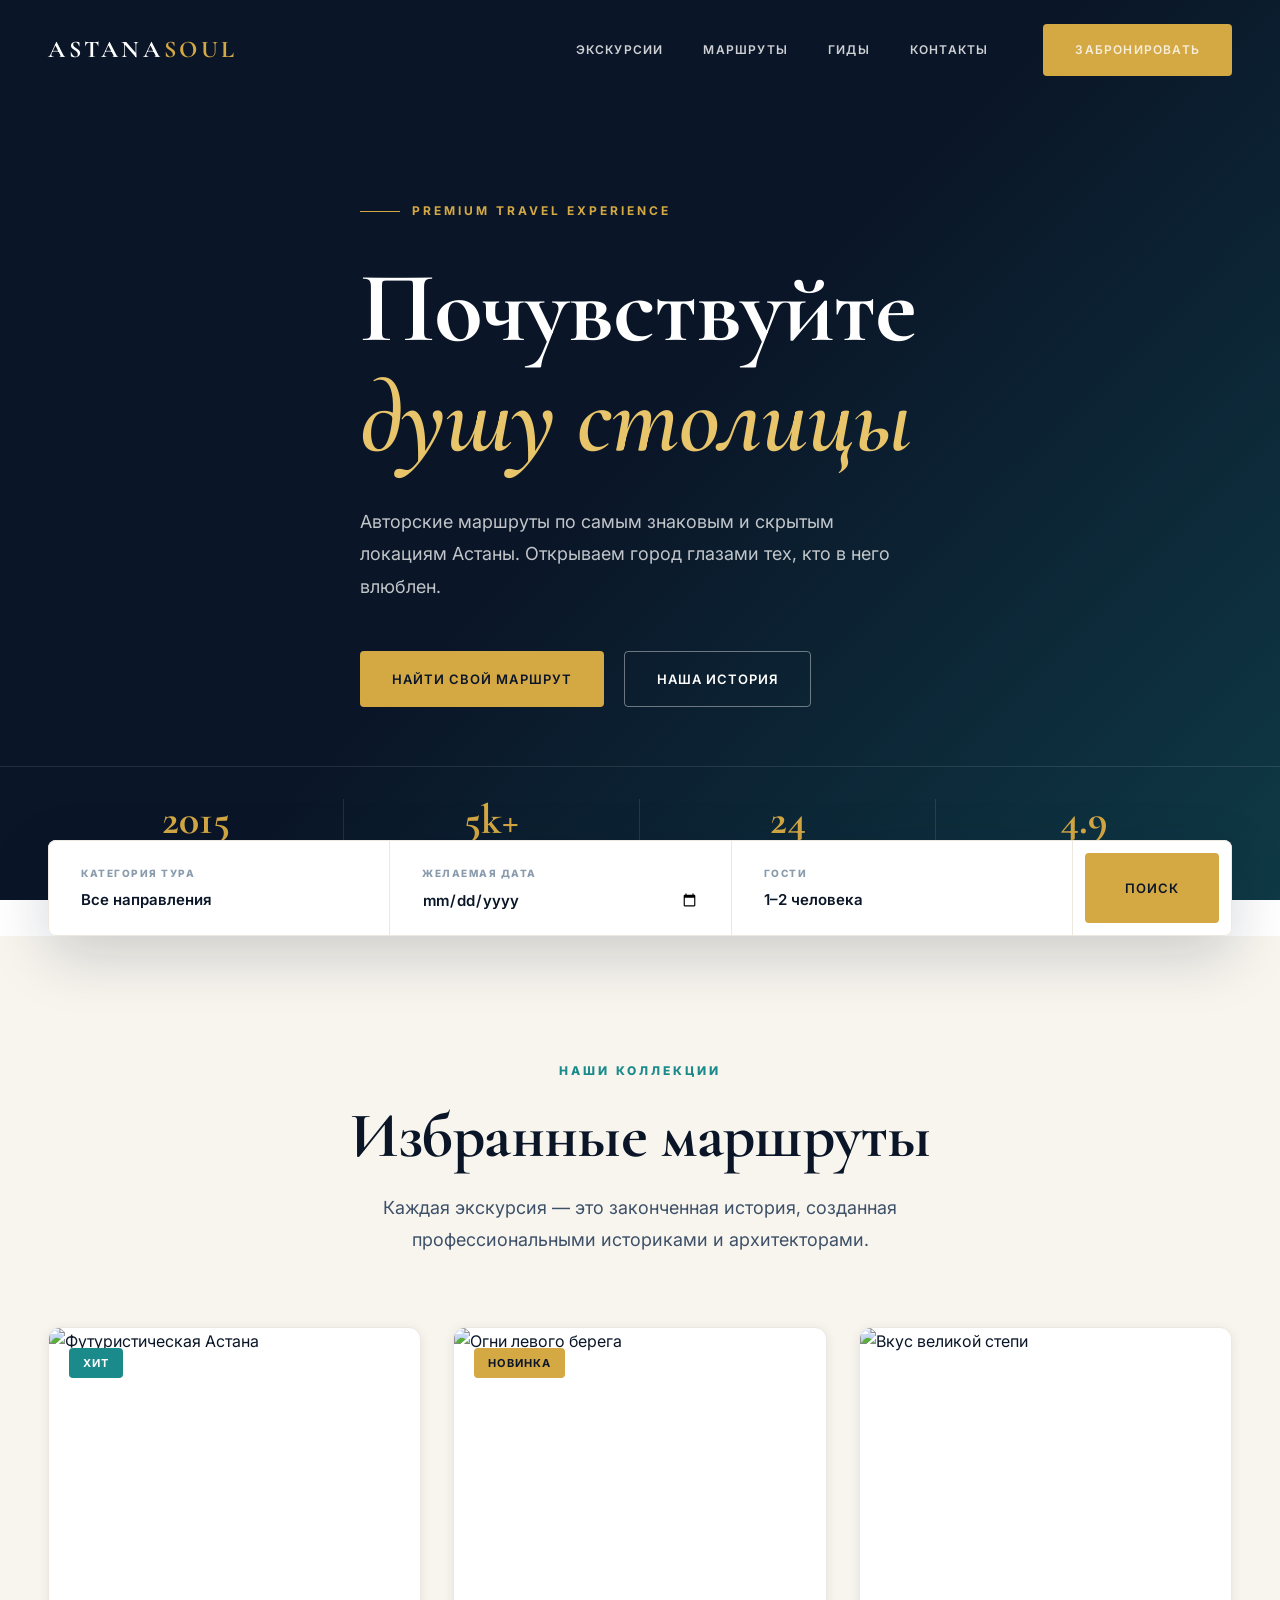
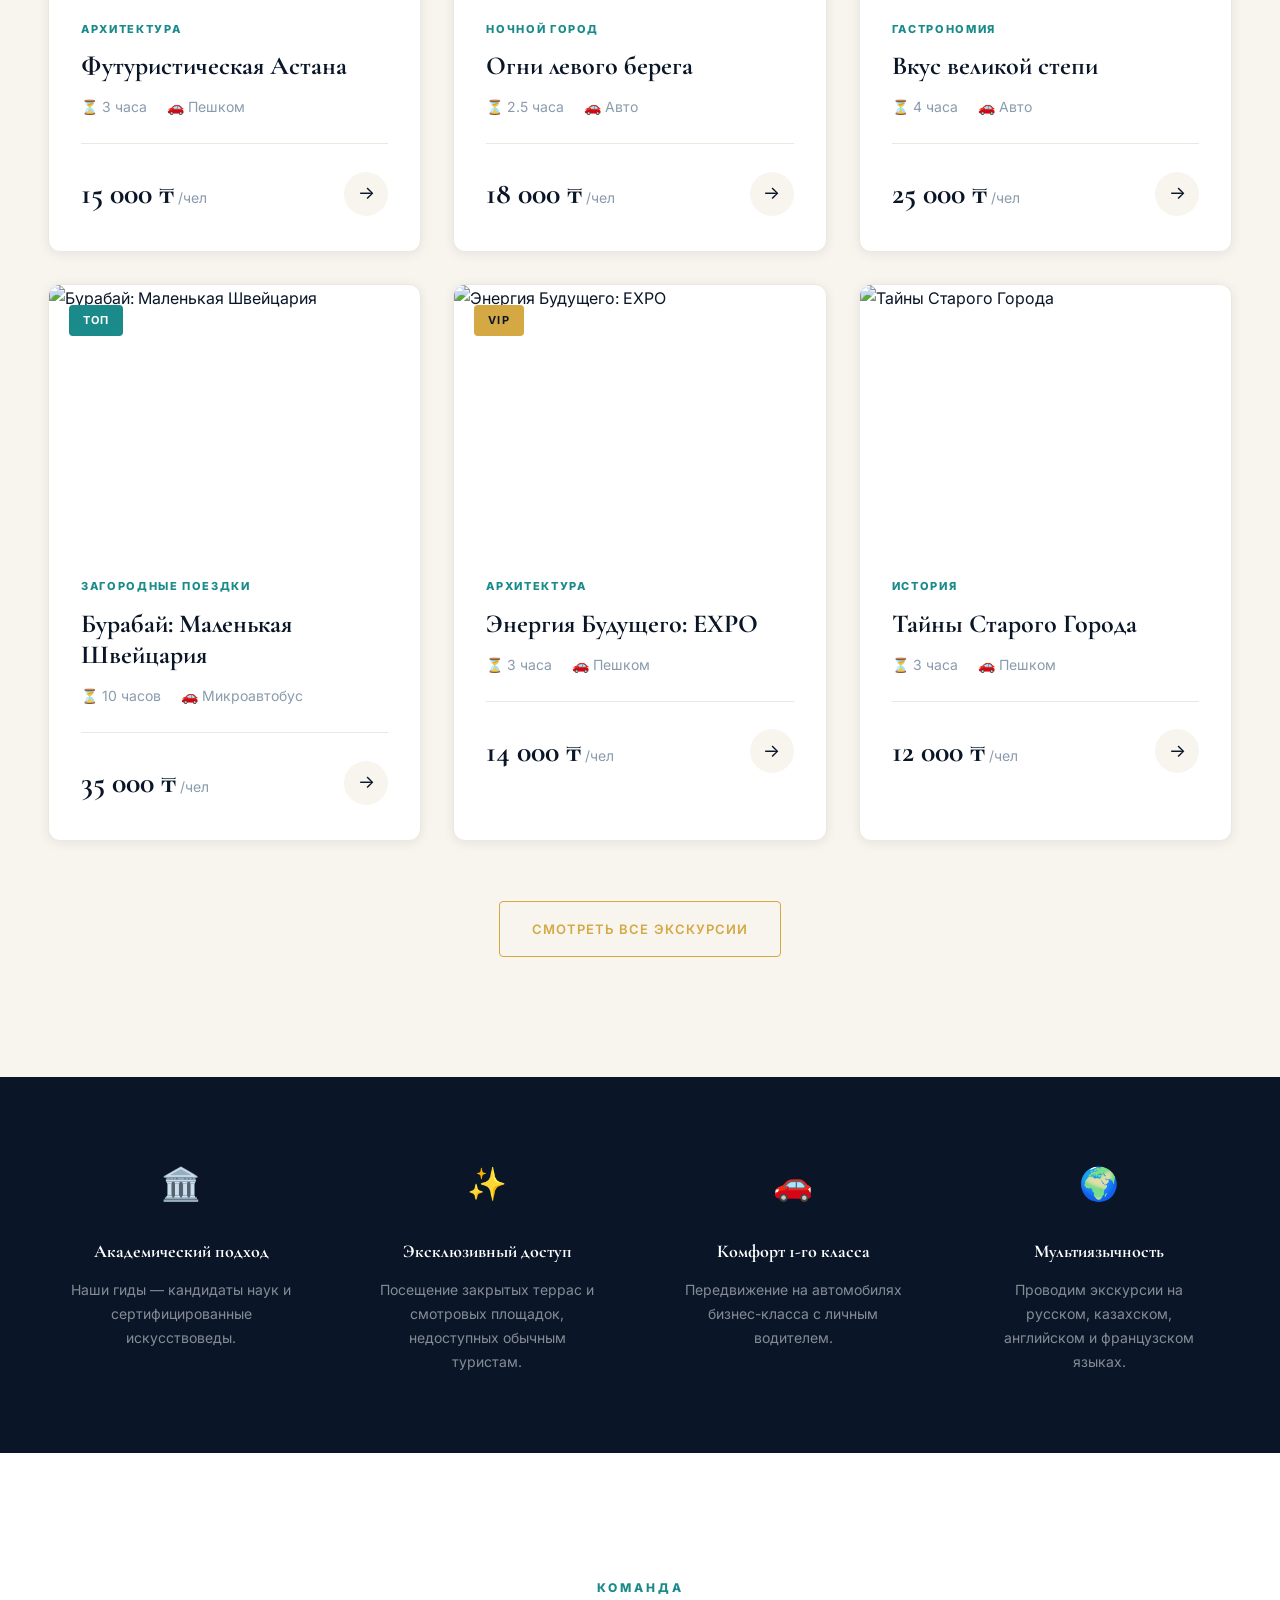
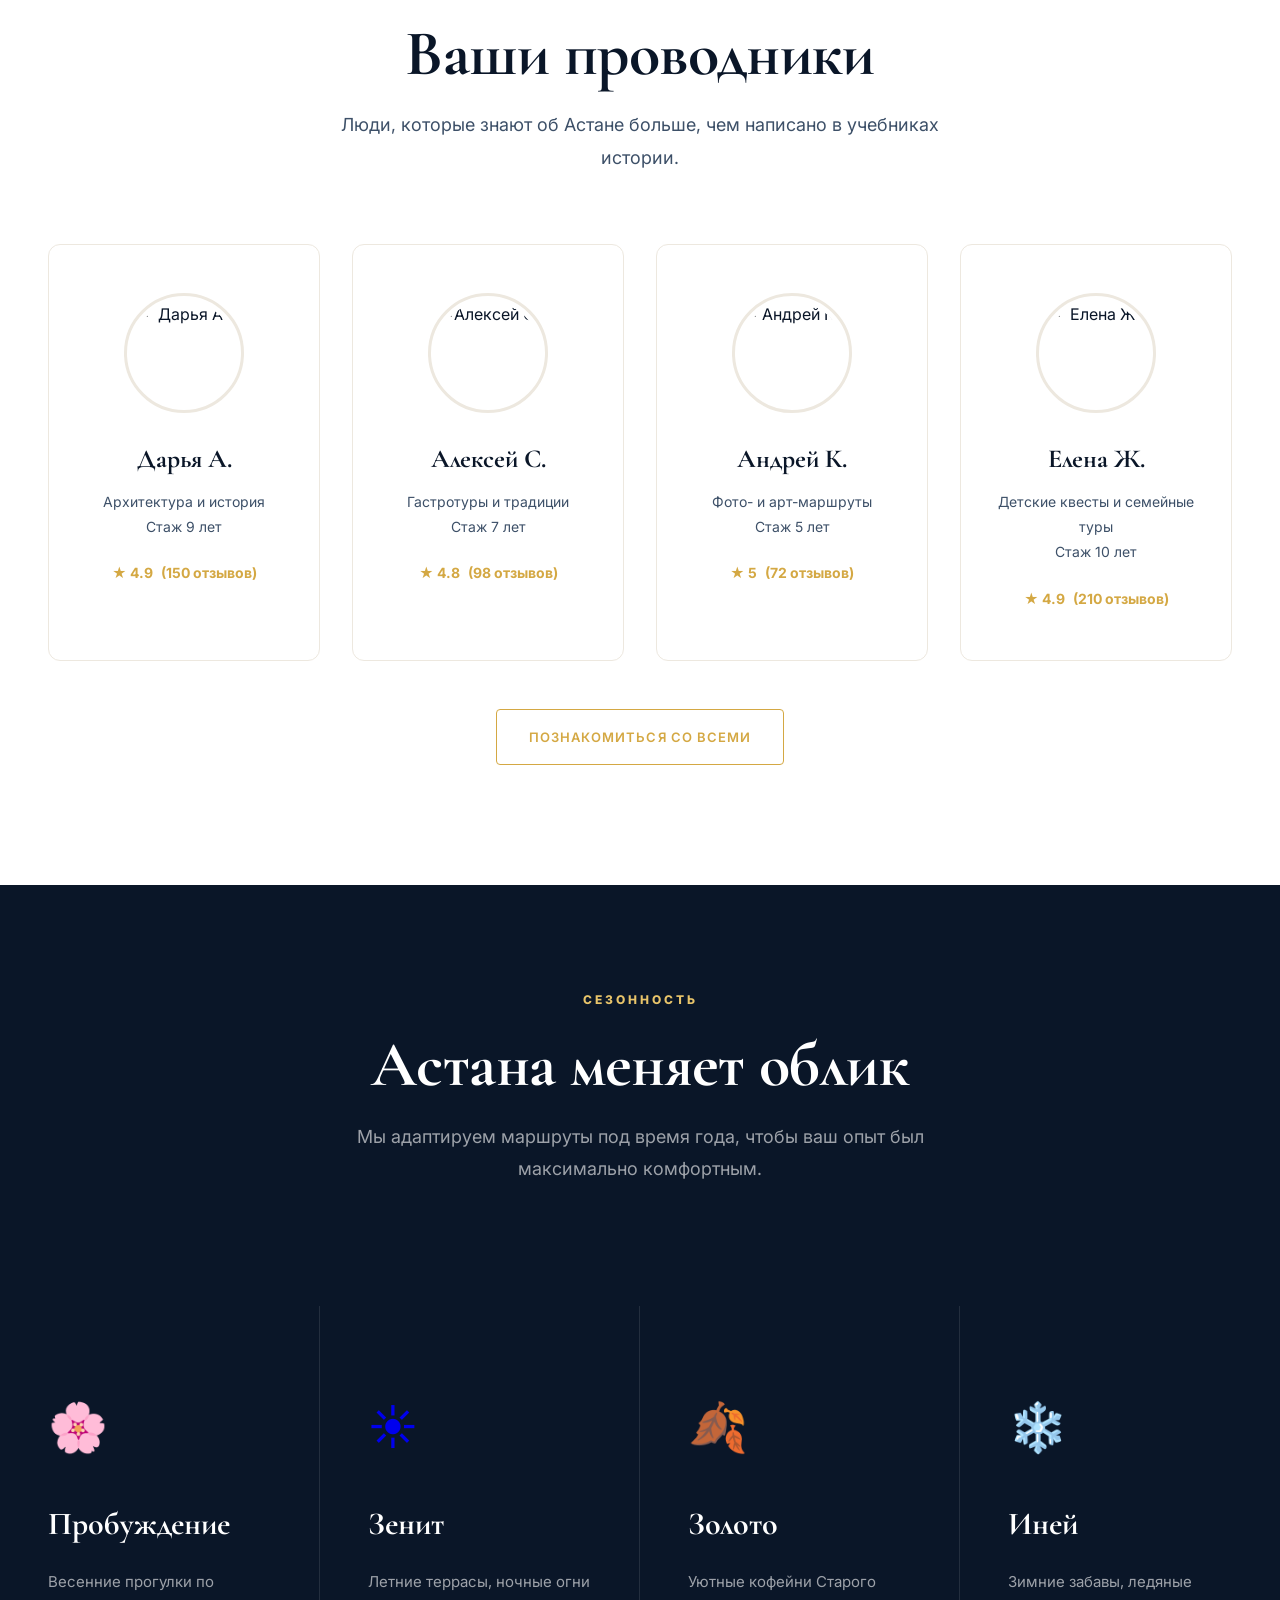
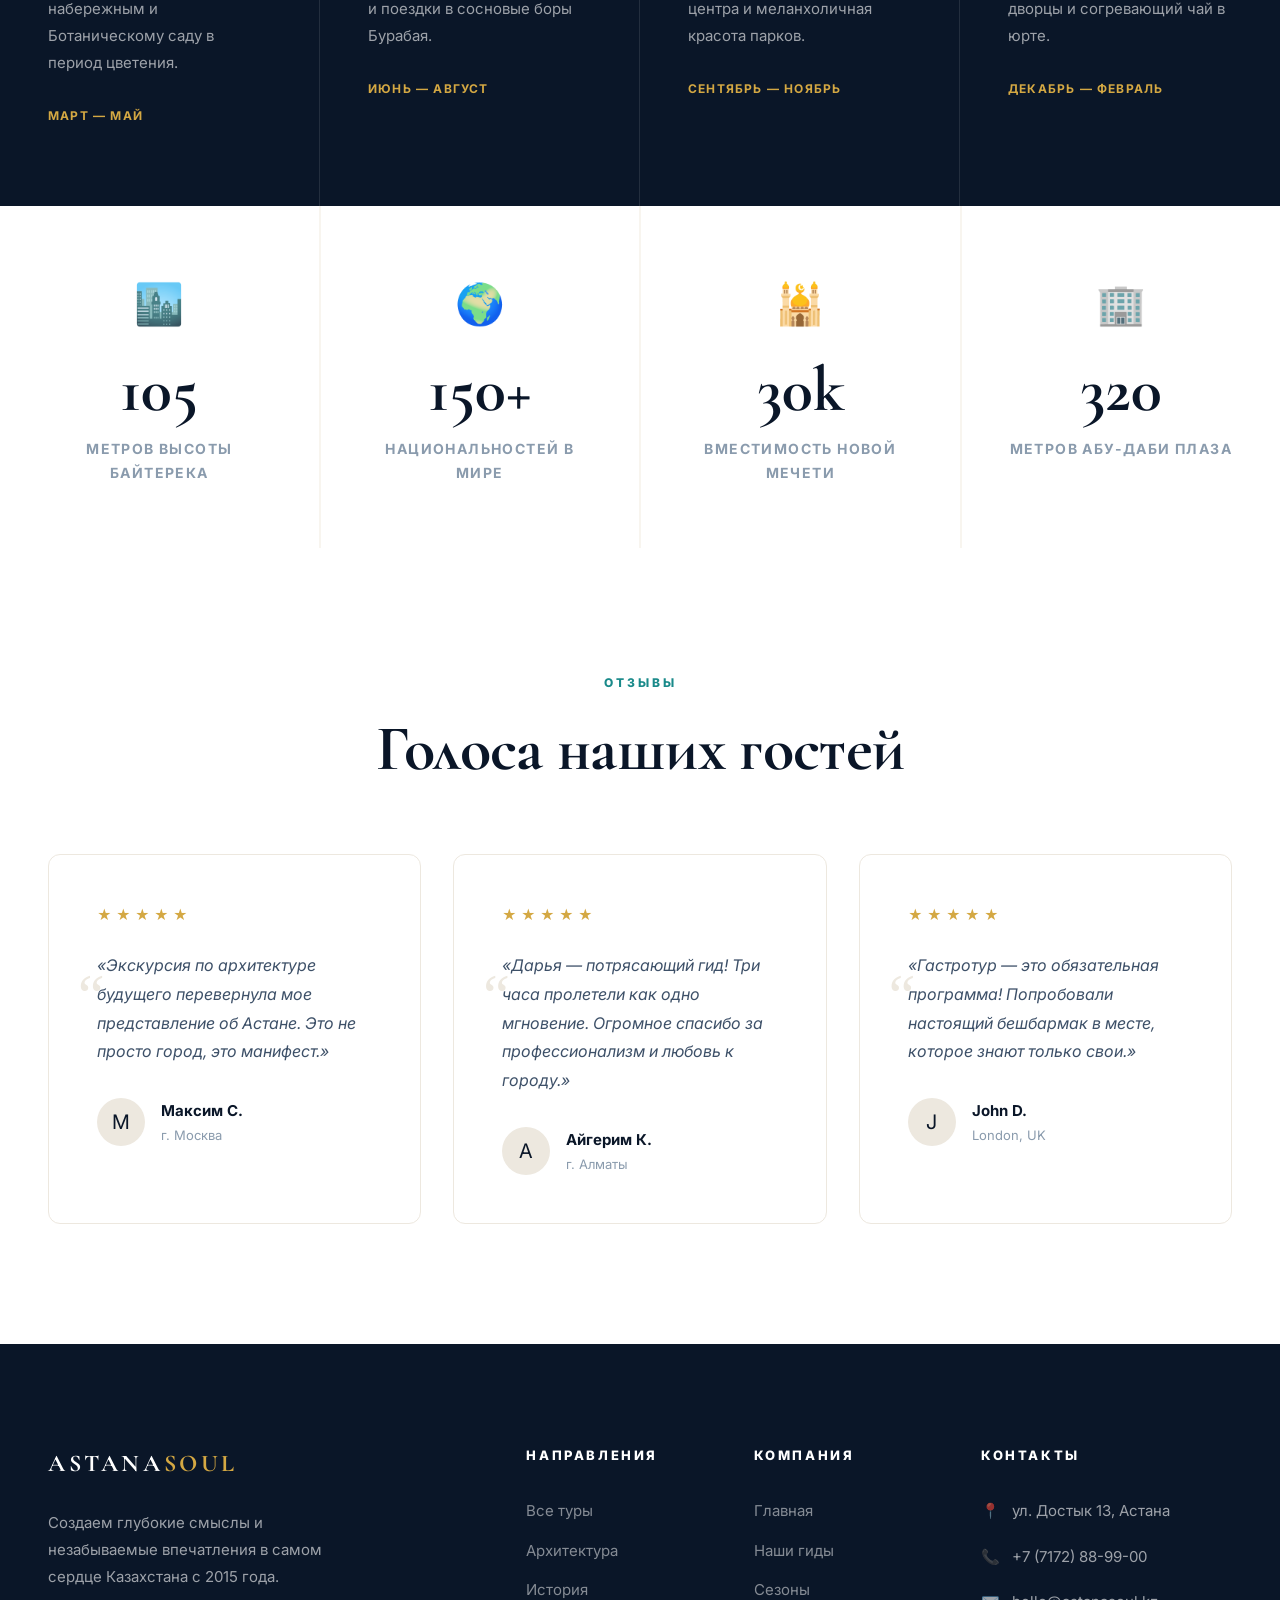
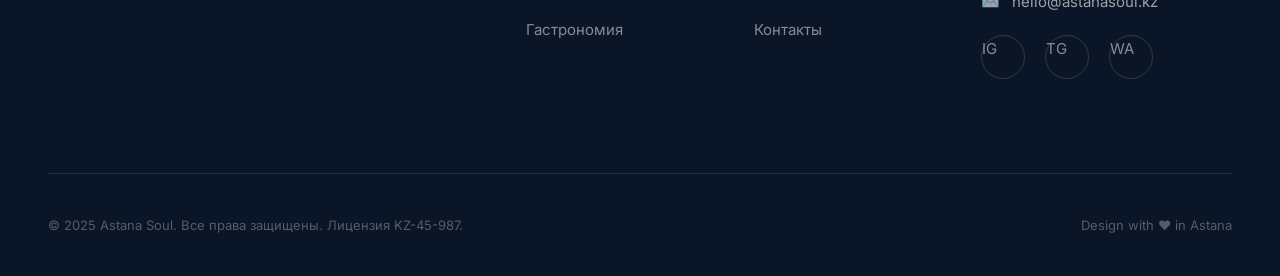
==== commit 862bbaf5: "Transformed Astana Soul into a premium multi-page portal with dynamic tour modals, season-specific r" ====
--- a/index.html
+++ b/index.html
@@ -5,468 +5,8 @@
   <meta name="viewport" content="width=device-width, initial-scale=1.0">
   <title>Astana Soul — Премиальные экскурсии по столице</title>
   <link href="https://fonts.googleapis.com/css2?family=Cormorant+Garamond:ital,wght@0,400;0,600;0,700;1,400;1,600&family=Inter:wght@300;400;500;600;700&display=swap" rel="stylesheet">
-  <style>
-    :root {
-      --navy: #0A1628;
-      --navy-mid: #152238;
-      --navy-soft: #1E3050;
-      --gold: #D4A843;
-      --gold-light: #E8C46A;
-      --gold-pale: #F5E8C0;
-      --teal: #1A8A8A;
-      --teal-light: #22A8A8;
-      --ivory: #F8F5EF;
-      --ivory-dark: #EDE8DF;
-      --white: #FFFFFF;
-      --text: #0A1628;
-      --text-mid: #3D5068;
-      --text-soft: #8A9BAD;
-      --shadow-sm: 0 2px 12px rgba(10,22,40,0.08);
-      --shadow-md: 0 8px 32px rgba(10,22,40,0.12);
-      --shadow-lg: 0 20px 60px rgba(10,22,40,0.18);
-      --transition: all 0.4s cubic-bezier(0.165, 0.84, 0.44, 1);
-    }
-
-    *, *::before, *::after { margin: 0; padding: 0; box-sizing: border-box; }
-
-    html { scroll-behavior: smooth; }
-
-    body {
-      font-family: 'Inter', sans-serif;
-      color: var(--text);
-      background: var(--white);
-      line-height: 1.7;
-      overflow-x: hidden;
-    }
-
-    /* ── PROGRESS BAR ── */
-    #progress-bar {
-      position: fixed; top: 0; left: 0; height: 4px;
-      background: linear-gradient(90deg, var(--gold), var(--teal));
-      width: 0%; z-index: 9999; transition: width 0.1s linear;
-    }
-
-    /* ── TYPOGRAPHY ── */
-    .display {
-      font-family: 'Cormorant Garamond', serif;
-      font-weight: 700;
-      line-height: 1.1;
-      letter-spacing: -0.01em;
-    }
-    .display-italic {
-      font-family: 'Cormorant Garamond', serif;
-      font-style: italic;
-      font-weight: 600;
-    }
-
-    /* ── LAYOUT ── */
-    .container { max-width: 1240px; margin: 0 auto; padding: 0 28px; }
-    section { padding: 120px 0; }
-
-    /* ── BUTTONS ── */
-    .btn {
-      display: inline-flex; align-items: center; justify-content: center; gap: 10px;
-      padding: 16px 32px; border-radius: 4px; font-weight: 600;
-      font-family: 'Inter', sans-serif; font-size: 13px;
-      letter-spacing: 0.08em; text-transform: uppercase;
-      text-decoration: none; cursor: pointer; border: none;
-      transition: var(--transition);
-    }
-    .btn-gold { background: var(--gold); color: var(--navy); }
-    .btn-gold:hover { background: var(--gold-light); transform: translateY(-2px); box-shadow: 0 8px 25px rgba(212,168,67,0.3); }
-    .btn-outline-gold { border: 1.5px solid var(--gold); color: var(--gold); background: transparent; }
-    .btn-outline-gold:hover { background: var(--gold); color: var(--navy); }
-    .btn-outline-white { border: 1.5px solid rgba(255,255,255,0.4); color: white; background: transparent; }
-    .btn-outline-white:hover { border-color: white; background: rgba(255,255,255,0.1); transform: translateY(-2px); }
-    .btn-teal { background: var(--teal); color: white; }
-    .btn-teal:hover { background: var(--teal-light); transform: translateY(-2px); }
-
-    /* ── HEADER ── */
-    .header {
-      position: fixed; top: 0; left: 0; right: 0; z-index: 1000;
-      padding: 24px 0;
-      transition: var(--transition);
-    }
-    .header.scrolled {
-      background: rgba(10,22,40,0.95);
-      backdrop-filter: blur(15px);
-      padding: 16px 0;
-      box-shadow: 0 2px 20px rgba(0,0,0,0.1);
-    }
-    .header .container { display: flex; align-items: center; justify-content: space-between; }
-    .logo {
-      font-family: 'Cormorant Garamond', serif;
-      font-size: 24px; font-weight: 700;
-      color: white; letter-spacing: 0.15em; text-transform: uppercase;
-      text-decoration: none;
-    }
-    .logo span { color: var(--gold); }
-    .nav { display: flex; gap: 40px; align-items: center; }
-    .nav a {
-      color: rgba(255,255,255,0.8); font-size: 12px; font-weight: 600;
-      text-decoration: none; letter-spacing: 0.1em; text-transform: uppercase;
-      transition: color 0.3s;
-    }
-    .nav a:hover { color: var(--gold); }
-    .nav-cta { margin-left: 15px; }
-
-    /* ── HERO ── */
-    .hero {
-      position: relative;
-      height: 100vh;
-      display: flex; align-items: center;
-      background: var(--navy);
-      overflow: hidden;
-    }
-    .hero-bg {
-      position: absolute; inset: 0;
-      background: url('https://images.unsplash.com/photo-1628108500213-90d16c5ef821?auto=format&fit=crop&w=1920&q=80') center/cover no-repeat;
-      opacity: 0.4;
-      transform: scale(1.05);
-      animation: heroZoom 20s infinite alternate linear;
-    }
-    @keyframes heroZoom { from { transform: scale(1); } to { transform: scale(1.1); } }
-    .hero-overlay {
-      position: absolute; inset: 0;
-      background: linear-gradient(135deg, rgba(10,22,40,0.95) 0%, rgba(10,22,40,0.4) 50%, rgba(26,138,138,0.3) 100%);
-    }
-    .hero-content {
-      position: relative; z-index: 2;
-      max-width: 850px;
-    }
-    .hero-eyebrow {
-      display: inline-flex; align-items: center; gap: 12px;
-      color: var(--gold); font-size: 12px; font-weight: 700;
-      letter-spacing: 0.25em; text-transform: uppercase;
-      margin-bottom: 32px;
-    }
-    .hero-eyebrow::before {
-      content: ''; display: block;
-      width: 40px; height: 1px; background: var(--gold);
-    }
-    .hero h1 {
-      font-size: clamp(56px, 8vw, 100px);
-      color: white;
-      margin-bottom: 32px;
-    }
-    .hero h1 em {
-      font-style: italic; color: var(--gold-light);
-      display: block; font-weight: 600;
-    }
-    .hero-desc {
-      font-size: 18px; color: rgba(255,255,255,0.75);
-      max-width: 560px; margin-bottom: 48px; line-height: 1.8;
-    }
-    .hero-actions { display: flex; gap: 20px; flex-wrap: wrap; }
-    .hero-stats {
-      position: absolute; bottom: 0; left: 0; right: 0; z-index: 2;
-      border-top: 1px solid rgba(255,255,255,0.1);
-    }
-    .hero-stats-inner {
-      display: grid; grid-template-columns: repeat(4, 1fr);
-      padding: 32px 0;
-    }
-    .hero-stat {
-      padding: 0 32px; border-right: 1px solid rgba(255,255,255,0.1);
-      text-align: center;
-    }
-    .hero-stat:last-child { border-right: none; }
-    .hero-stat .num {
-      font-family: 'Cormorant Garamond', serif;
-      font-size: 42px; font-weight: 700; color: var(--gold);
-      display: block; line-height: 1;
-    }
-    .hero-stat .label { font-size: 11px; color: rgba(255,255,255,0.5); letter-spacing: 0.1em; margin-top: 8px; text-transform: uppercase; }
-
-    /* ── SEARCH BAR ── */
-    .search-section {
-      background: white;
-      box-shadow: var(--shadow-lg);
-      position: relative; z-index: 10;
-      margin-top: -60px;
-      border-radius: 8px;
-    }
-    .search-inner {
-      display: flex; align-items: stretch;
-      border: 1px solid var(--ivory-dark);
-      border-radius: 8px; overflow: hidden;
-    }
-    .search-field {
-      flex: 1; display: flex; flex-direction: column;
-      padding: 24px 32px;
-      border-right: 1px solid var(--ivory-dark);
-      transition: background 0.3s;
-    }
-    .search-field:hover { background: var(--ivory); }
-    .search-field:last-of-type { border-right: none; }
-    .search-field label {
-      font-size: 10px; font-weight: 800; letter-spacing: 0.15em;
-      text-transform: uppercase; color: var(--text-soft); margin-bottom: 8px;
-    }
-    .search-field select, .search-field input {
-      font-family: 'Inter', sans-serif; font-size: 15px; font-weight: 600;
-      color: var(--text); background: transparent; border: none; outline: none;
-      cursor: pointer; appearance: none; -webkit-appearance: none;
-    }
-    .search-btn-wrap {
-      padding: 12px; background: var(--white); display: flex; align-items: center;
-    }
-    .search-btn-wrap .btn { height: 100%; border-radius: 4px; padding: 0 40px; }
-
-    /* ── SECTION HEADINGS ── */
-    .section-head { text-align: center; margin-bottom: 70px; }
-    .section-head .eyebrow {
-      display: inline-block; font-size: 12px; font-weight: 800;
-      letter-spacing: 0.25em; text-transform: uppercase;
-      color: var(--teal); margin-bottom: 20px;
-    }
-    .section-head h2 {
-      font-family: 'Cormorant Garamond', serif;
-      font-size: clamp(40px, 5vw, 64px); font-weight: 700;
-      color: var(--navy); line-height: 1.1;
-    }
-    .section-head p {
-      font-size: 18px; color: var(--text-mid);
-      max-width: 600px; margin: 20px auto 0; line-height: 1.8;
-    }
-    .section-head.light h2 { color: white; }
-    .section-head.light .eyebrow { color: var(--gold-light); }
-    .section-head.light p { color: rgba(255,255,255,0.6); }
-
-    /* ── TOUR CARDS ── */
-    .tours-grid {
-      display: grid;
-      grid-template-columns: repeat(auto-fill, minmax(360px, 1fr));
-      gap: 32px;
-    }
-    .tour-card {
-      background: white; border-radius: 12px;
-      overflow: hidden; box-shadow: var(--shadow-sm);
-      transition: var(--transition);
-      cursor: pointer; position: relative;
-      border: 1px solid var(--ivory-dark);
-    }
-    .tour-card:hover { transform: translateY(-10px); box-shadow: var(--shadow-lg); border-color: var(--gold); }
-    .tour-card:hover .card-img img { transform: scale(1.1); }
-    .card-img { overflow: hidden; position: relative; height: 260px; }
-    .card-img img { width: 100%; height: 100%; object-fit: cover; transition: transform 0.8s ease; }
-    .card-badge {
-      position: absolute; top: 20px; left: 20px;
-      background: var(--navy); color: white;
-      font-size: 11px; font-weight: 700; letter-spacing: 0.1em;
-      padding: 6px 14px; border-radius: 4px; text-transform: uppercase;
-    }
-    .card-badge.teal { background: var(--teal); }
-    .card-badge.gold { background: var(--gold); color: var(--navy); }
-    .card-body { padding: 32px; }
-    .card-cat { font-size: 11px; color: var(--teal); font-weight: 800; letter-spacing: 0.15em; text-transform: uppercase; margin-bottom: 12px; }
-    .card-body h3 {
-      font-family: 'Cormorant Garamond', serif;
-      font-size: 26px; font-weight: 700; color: var(--navy);
-      margin-bottom: 14px; line-height: 1.2;
-    }
-    .card-meta { display: flex; gap: 20px; font-size: 14px; color: var(--text-soft); margin-bottom: 24px; }
-    .card-meta span { display: flex; align-items: center; gap: 6px; }
-    .card-footer { display: flex; align-items: center; justify-content: space-between; padding-top: 24px; border-top: 1px solid var(--ivory-dark); }
-    .card-price {
-      font-family: 'Cormorant Garamond', serif;
-      font-size: 30px; font-weight: 700; color: var(--navy);
-    }
-    .card-price span { font-size: 14px; font-family: 'Inter', sans-serif; font-weight: 400; color: var(--text-soft); margin-left: 4px; }
-    .card-arrow {
-      width: 44px; height: 44px; border-radius: 50%;
-      background: var(--ivory); display: flex; align-items: center; justify-content: center;
-      color: var(--navy); font-size: 18px; transition: var(--transition);
-    }
-    .tour-card:hover .card-arrow { background: var(--gold); color: var(--navy); transform: translateX(5px); }
-
-    /* ── MODAL ── */
-    .modal-overlay {
-      position: fixed; inset: 0; background: rgba(10,22,40,0.9);
-      backdrop-filter: blur(8px); z-index: 2000;
-      display: flex; align-items: center; justify-content: center;
-      opacity: 0; pointer-events: none; transition: opacity 0.4s ease;
-      padding: 20px;
-    }
-    .modal-overlay.active { opacity: 1; pointer-events: auto; }
-    .modal-content {
-      background: white; width: 100%; max-width: 1000px; max-height: 90vh;
-      border-radius: 16px; overflow: hidden; position: relative;
-      display: flex; transform: translateY(40px); transition: transform 0.5s cubic-bezier(0.165, 0.84, 0.44, 1);
-    }
-    .modal-overlay.active .modal-content { transform: translateY(0); }
-    .modal-close {
-      position: absolute; top: 24px; right: 24px; width: 44px; height: 44px;
-      background: white; border-radius: 50%; display: flex; align-items: center; justify-content: center;
-      cursor: pointer; z-index: 10; box-shadow: var(--shadow-md); font-size: 20px; transition: var(--transition);
-    }
-    .modal-close:hover { background: var(--gold); color: var(--navy); transform: rotate(90deg); }
-    .modal-left { flex: 0 0 45%; overflow: hidden; }
-    .modal-left img { width: 100%; height: 100%; object-fit: cover; }
-    .modal-right { flex: 1; padding: 60px; overflow-y: auto; background: var(--white); }
-    .modal-cat { color: var(--teal); font-weight: 800; font-size: 11px; text-transform: uppercase; letter-spacing: 0.2em; margin-bottom: 15px; display: block; }
-    .modal-title { font-family: 'Cormorant Garamond', serif; font-size: 42px; color: var(--navy); margin-bottom: 25px; line-height: 1.1; }
-    .modal-desc { font-size: 16px; color: var(--text-mid); margin-bottom: 35px; line-height: 1.8; }
-    .modal-route-title { font-size: 12px; font-weight: 800; text-transform: uppercase; letter-spacing: 0.2em; color: var(--teal); margin-bottom: 25px; border-bottom: 1px solid var(--ivory-dark); padding-bottom: 10px; display: inline-block; }
-    .route-list { list-style: none; }
-    .route-item { position: relative; padding-left: 30px; margin-bottom: 25px; }
-    .route-item::before { content: ''; position: absolute; left: 0; top: 6px; width: 8px; height: 8px; background: var(--gold); border-radius: 50%; }
-    .route-item::after { content: ''; position: absolute; left: 3.5px; top: 14px; width: 1px; height: calc(100% + 15px); background: var(--ivory-dark); }
-    .route-item:last-child::after { display: none; }
-    .route-item h4 { font-size: 16px; color: var(--navy); margin-bottom: 6px; font-weight: 700; }
-    .route-item p { font-size: 14px; color: var(--text-soft); line-height: 1.5; }
-    .modal-footer { margin-top: 40px; display: flex; align-items: center; justify-content: space-between; padding-top: 30px; border-top: 1px solid var(--ivory-dark); }
-
-    /* ── CATEGORIES ── */
-    .cats-grid { display: grid; grid-template-columns: repeat(6, 1fr); gap: 20px; }
-    .cat-item {
-      background: var(--ivory); border-radius: 12px;
-      padding: 40px 20px; text-align: center;
-      cursor: pointer; transition: var(--transition);
-      border: 1px solid transparent;
-    }
-    .cat-item:hover { border-color: var(--gold); background: white; transform: translateY(-5px); box-shadow: var(--shadow-md); }
-    .cat-icon { font-size: 40px; display: block; margin-bottom: 15px; }
-    .cat-item h3 { font-size: 14px; font-weight: 700; color: var(--navy); letter-spacing: 0.05em; text-transform: uppercase; }
-
-    /* ── FEATURES ── */
-    .features { background: var(--navy); padding: 80px 0; }
-    .features-grid { display: grid; grid-template-columns: repeat(4, 1fr); gap: 40px; }
-    .feature {
-      text-align: center;
-      padding: 0 20px;
-    }
-    .feature-icon { font-size: 32px; margin-bottom: 24px; display: block; }
-    .feature h4 { font-size: 18px; color: white; margin-bottom: 12px; font-weight: 700; font-family: 'Cormorant Garamond', serif; }
-    .feature p { font-size: 14px; color: rgba(255,255,255,0.5); line-height: 1.7; }
-
-    /* ── GUIDES ── */
-    .guides-grid { display: grid; grid-template-columns: repeat(4, 1fr); gap: 32px; }
-    .guide-card {
-      background: white;
-      text-align: center; padding: 48px 32px;
-      border: 1px solid var(--ivory-dark); border-radius: 12px;
-      transition: var(--transition);
-    }
-    .guide-card:hover { border-color: var(--gold); box-shadow: var(--shadow-md); transform: translateY(-5px); }
-    .guide-avatar-img {
-      width: 120px; height: 120px;
-      border-radius: 50%; object-fit: cover;
-      margin-bottom: 24px; display: block; margin-left: auto; margin-right: auto;
-      border: 3px solid var(--ivory-dark); padding: 5px; background: white;
-      transition: var(--transition);
-    }
-    .guide-card:hover .guide-avatar-img { border-color: var(--gold); }
-    .guide-name { font-family: 'Cormorant Garamond', serif; font-size: 26px; font-weight: 700; color: var(--navy); margin-bottom: 8px; }
-    .guide-info { font-size: 14px; color: var(--text-mid); line-height: 1.8; margin-bottom: 20px; }
-    .guide-rating { display: inline-flex; align-items: center; gap: 8px; font-size: 14px; font-weight: 700; color: var(--gold); }
-
-    /* ── SEASONS ── */
-    .seasons-grid { display: grid; grid-template-columns: repeat(4, 1fr); gap: 0; }
-    .season {
-      padding: 80px 48px; border-right: 1px solid rgba(255,255,255,0.1);
-      position: relative; overflow: hidden;
-      transition: var(--transition);
-    }
-    .season:last-child { border-right: none; }
-    .season-emoji { font-size: 48px; display: block; margin-bottom: 30px; }
-    .season h3 {
-      font-family: 'Cormorant Garamond', serif;
-      font-size: 32px; font-weight: 700; color: white; margin-bottom: 16px;
-    }
-    .season p { font-size: 15px; color: rgba(255,255,255,0.6); line-height: 1.8; margin-bottom: 30px; }
-    .season-tag { font-size: 12px; color: var(--gold); font-weight: 700; letter-spacing: 0.1em; text-transform: uppercase; }
-    .season:hover { background: rgba(255,255,255,0.05); }
-
-    /* ── NUMBERS ── */
-    .numbers { background: var(--ivory); }
-    .numbers-grid { display: grid; grid-template-columns: repeat(4, 1fr); gap: 2px; }
-    .number-item {
-      background: white; padding: 64px 40px; text-align: center;
-    }
-    .number-item .emoji { font-size: 40px; display: block; margin-bottom: 20px; }
-    .number-item .num {
-      font-family: 'Cormorant Garamond', serif;
-      font-size: 64px; font-weight: 700; color: var(--navy);
-      line-height: 1; display: block;
-    }
-    .number-item .desc { font-size: 14px; color: var(--text-soft); margin-top: 15px; text-transform: uppercase; letter-spacing: 0.1em; font-weight: 700; }
-
-    /* ── GALLERY ── */
-    .gallery-track {
-      display: flex; gap: 20px;
-      overflow-x: auto; padding-bottom: 20px;
-      scrollbar-width: none;
-      cursor: grab;
-    }
-    .gallery-track::-webkit-scrollbar { display: none; }
-    .gallery-item {
-      flex-shrink: 0; width: 400px; height: 300px;
-      border-radius: 12px; overflow: hidden; position: relative;
-    }
-    .gallery-item img { width: 100%; height: 100%; object-fit: cover; transition: transform 1s ease; }
-    .gallery-item:hover img { transform: scale(1.1); }
-
-    /* ── REVIEWS ── */
-    .reviews-grid { display: grid; grid-template-columns: repeat(3, 1fr); gap: 32px; }
-    .review-card {
-      background: white; border: 1px solid var(--ivory-dark);
-      border-radius: 12px; padding: 48px;
-      transition: var(--transition);
-    }
-    .review-card:hover { border-color: var(--gold); box-shadow: var(--shadow-md); transform: translateY(-5px); }
-    .review-stars { color: var(--gold); font-size: 14px; margin-bottom: 24px; letter-spacing: 4px; }
-    .review-text { font-size: 16px; color: var(--text-mid); line-height: 1.8; font-style: italic; margin-bottom: 32px; position: relative; }
-    .review-text::before { content: '“'; position: absolute; left: -25px; top: -10px; font-size: 60px; color: var(--ivory-dark); font-family: serif; }
-    .review-author { display: flex; align-items: center; gap: 16px; }
-    .review-avatar { width: 48px; height: 48px; border-radius: 50%; background: var(--ivory-dark); display: flex; align-items: center; justify-content: center; font-size: 20px; }
-    .review-name { font-weight: 700; font-size: 15px; color: var(--navy); }
-    .review-city { font-size: 13px; color: var(--text-soft); }
-
-    /* ── FOOTER ── */
-    footer { background: var(--navy); padding: 100px 0 40px; color: rgba(255,255,255,0.6); }
-    .footer-grid { display: grid; grid-template-columns: 2.5fr 1fr 1fr 1.5fr; gap: 60px; margin-bottom: 80px; }
-    .footer-brand .logo { font-size: 24px; display: block; margin-bottom: 24px; }
-    .footer-brand p { font-size: 15px; line-height: 1.8; max-width: 320px; }
-    .footer-col h4 { color: white; font-size: 13px; font-weight: 800; letter-spacing: 0.2em; text-transform: uppercase; margin-bottom: 32px; }
-    .footer-col a { display: block; color: rgba(255,255,255,0.5); font-size: 15px; text-decoration: none; margin-bottom: 14px; transition: color 0.3s; }
-    .footer-col a:hover { color: var(--gold); }
-    .footer-contact-item { display: flex; gap: 12px; margin-bottom: 20px; font-size: 15px; }
-    .footer-bottom { border-top: 1px solid rgba(255,255,255,0.1); padding-top: 40px; display: flex; justify-content: space-between; align-items: center; }
-    .footer-bottom p { font-size: 13px; color: rgba(255,255,255,0.3); }
-    .socials { display: flex; gap: 20px; }
-    .social-btn {
-      width: 44px; height: 44px; border-radius: 50%;
-      border: 1px solid rgba(255,255,255,0.15);
-      display: flex; align-items: center; justify-content: center;
-      font-size: 18px; text-decoration: none; color: white;
-      transition: var(--transition);
-    }
-    .social-btn:hover { border-color: var(--gold); background: var(--gold); color: var(--navy); transform: translateY(-5px); }
-
-    /* ── RESPONSIVE ── */
-    @media (max-width: 1024px) {
-      .cats-grid { grid-template-columns: repeat(3, 1fr); }
-      .features-grid { grid-template-columns: repeat(2, 1fr); }
-      .guides-grid { grid-template-columns: repeat(2, 1fr); }
-      .seasons-grid { grid-template-columns: repeat(2, 1fr); }
-      .footer-grid { grid-template-columns: repeat(2, 1fr); }
-      .modal-content { flex-direction: column; max-height: 95vh; }
-      .modal-left { flex: 0 0 300px; }
-    }
-    @media (max-width: 768px) {
-      section { padding: 80px 0; }
-      .nav { display: none; }
-      .hero h1 { font-size: 48px; }
-      .hero-stats-inner { grid-template-columns: repeat(2, 1fr); }
-      .search-inner { flex-direction: column; }
-      .search-field { border-right: none; border-bottom: 1px solid var(--ivory-dark); }
-      .tours-grid { grid-template-columns: 1fr; }
-      .numbers-grid, .reviews-grid { grid-template-columns: 1fr; }
-      .guides-grid, .seasons-grid { grid-template-columns: 1fr; }
-      .footer-grid { grid-template-columns: 1fr; }
-    }
-  </style>
+  <link rel="stylesheet" href="main.css">
+  <script src="main.js" defer></script>
 </head>
 <body>
 
@@ -475,13 +15,13 @@
   <!-- ─── HEADER ─── -->
   <header class="header" id="header">
     <div class="container">
-      <a href="#" class="logo">ASTANA<span>SOUL</span></a>
+      <a href="index.html" class="logo">ASTANA<span>SOUL</span></a>
       <nav class="nav">
-        <a href="#tours">Экскурсии</a>
-        <a href="#seasons">Маршруты</a>
-        <a href="#guides">Гиды</a>
-        <a href="#contacts">Контакты</a>
-        <a href="#" class="btn btn-gold nav-cta">Забронировать</a>
+        <a href="tours.html">Экскурсии</a>
+        <a href="seasons.html">Маршруты</a>
+        <a href="guides.html">Гиды</a>
+        <a href="contacts.html">Контакты</a>
+        <a href="contacts.html" class="btn btn-gold nav-cta">Забронировать</a>
       </nav>
     </div>
   </header>
@@ -501,7 +41,7 @@
           Авторские маршруты по самым знаковым и скрытым локациям Астаны. Открываем город глазами тех, кто в него влюблен.
         </p>
         <div class="hero-actions">
-          <a href="#tours" class="btn btn-gold">Найти свой маршрут</a>
+          <a href="tours.html" class="btn btn-gold">Найти свой маршрут</a>
           <a href="#about" class="btn btn-outline-white">Наша история</a>
         </div>
       </div>
@@ -574,6 +114,9 @@
       <div class="tours-grid" id="toursGrid">
         <!-- Карточки генерируются через JS -->
       </div>
+      <div style="text-align: center; margin-top: 60px;">
+        <a href="tours.html" class="btn btn-outline-gold">Смотреть все экскурсии</a>
+      </div>
     </div>
   </section>
 
@@ -638,37 +181,17 @@
         <h2 class="display">Ваши проводники</h2>
         <p>Люди, которые знают об Астане больше, чем написано в учебниках истории.</p>
       </div>
-      <div class="guides-grid">
-        <div class="guide-card">
-          <img class="guide-avatar-img" src="https://images.unsplash.com/photo-1573496359142-b8d87734a5a2?auto=format&fit=crop&w=300&q=80" alt="Дарья">
-          <div class="guide-name">Дарья Антонова</div>
-          <div class="guide-info">Эксперт по советскому модернизму<br>Стаж 9 лет</div>
-          <div class="guide-rating">★ 5.0 <span>(142 отзыва)</span></div>
-        </div>
-        <div class="guide-card">
-          <img class="guide-avatar-img" src="https://images.unsplash.com/photo-1472099645785-5658abf4ff4e?auto=format&fit=crop&w=300&q=80" alt="Александр">
-          <div class="guide-name">Александр Ким</div>
-          <div class="guide-info">Архитектор, исследователь футуризма<br>Стаж 6 лет</div>
-          <div class="guide-rating">★ 4.9 <span>(89 отзывов)</span></div>
-        </div>
-        <div class="guide-card">
-          <img class="guide-avatar-img" src="https://images.unsplash.com/photo-1580489944761-15a19d654956?auto=format&fit=crop&w=300&q=80" alt="Елена">
-          <div class="guide-name">Елена Власова</div>
-          <div class="guide-info">Историк-краевед, автор книг о городе<br>Стаж 12 лет</div>
-          <div class="guide-rating">★ 5.0 <span>(210 отзывов)</span></div>
-        </div>
-        <div class="guide-card">
-          <img class="guide-avatar-img" src="https://images.unsplash.com/photo-1507003211169-0a1dd7228f2d?auto=format&fit=crop&w=300&q=80" alt="Игорь">
-          <div class="guide-name">Игорь Морозов</div>
-          <div class="guide-info">Гастро-эксперт и сомелье<br>Стаж 7 лет</div>
-          <div class="guide-rating">★ 4.8 <span>(76 отзывов)</span></div>
-        </div>
+      <div class="guides-grid" id="guidesGrid">
+        <!-- Генерируется через JS -->
+      </div>
+      <div style="text-align: center; margin-top: 48px;">
+        <a href="guides.html" class="btn btn-outline-gold">Познакомиться со всеми</a>
       </div>
     </div>
   </section>
 
   <!-- ─── SEASONS ─── -->
-  <section id="seasons" style="background: var(--navy); padding: 0;">
+  <section style="background: var(--navy); padding: 0;">
     <div class="container" style="padding-top: 100px; padding-bottom: 50px;">
       <div class="section-head light">
         <span class="eyebrow">Сезонность</span>
@@ -677,30 +200,30 @@
       </div>
     </div>
     <div class="seasons-grid">
-      <div class="season">
+      <a href="seasons.html" class="season" style="text-decoration: none;">
         <span class="season-emoji">🌸</span>
         <h3>Пробуждение</h3>
         <p>Весенние прогулки по набережным и Ботаническому саду в период цветения.</p>
         <div class="season-tag">Март — Май</div>
-      </div>
-      <div class="season">
+      </a>
+      <a href="seasons.html" class="season" style="text-decoration: none;">
         <span class="season-emoji">☀️</span>
         <h3>Зенит</h3>
         <p>Летние террасы, ночные огни и поездки в сосновые боры Бурабая.</p>
         <div class="season-tag">Июнь — Август</div>
-      </div>
-      <div class="season">
+      </a>
+      <a href="seasons.html" class="season" style="text-decoration: none;">
         <span class="season-emoji">🍂</span>
         <h3>Золото</h3>
         <p>Уютные кофейни Старого центра и меланхоличная красота парков.</p>
         <div class="season-tag">Сентябрь — Ноябрь</div>
-      </div>
-      <div class="season">
+      </a>
+      <a href="seasons.html" class="season" style="text-decoration: none;">
         <span class="season-emoji">❄️</span>
         <h3>Иней</h3>
         <p>Зимние забавы, ледяные дворцы и согревающий чай в юрте.</p>
         <div class="season-tag">Декабрь — Февраль</div>
-      </div>
+      </a>
     </div>
   </section>
 
@@ -780,337 +303,65 @@
     <div class="container">
       <div class="footer-grid">
         <div class="footer-brand">
-          <a href="#" class="logo">ASTANA<span>SOUL</span></a>
+          <a href="index.html" class="logo">ASTANA<span>SOUL</span></a>
           <p>Создаем глубокие смыслы и незабываемые впечатления в самом сердце Казахстана с 2015 года.</p>
         </div>
         <div class="footer-col">
           <h4>Направления</h4>
-          <a href="#">Обзорные</a>
-          <a href="#">Архитектура</a>
-          <a href="#">Гастрономия</a>
-          <a href="#">Загородные</a>
+          <a href="tours.html">Все туры</a>
+          <a href="tours.html?cat=Архитектура">Архитектура</a>
+          <a href="tours.html?cat=История">История</a>
+          <a href="tours.html?cat=Гастрономия">Гастрономия</a>
         </div>
         <div class="footer-col">
           <h4>Компания</h4>
-          <a href="#">О нас</a>
-          <a href="#">Наши гиды</a>
-          <a href="#">Блог</a>
-          <a href="#">FAQ</a>
+          <a href="index.html">Главная</a>
+          <a href="guides.html">Наши гиды</a>
+          <a href="seasons.html">Сезоны</a>
+          <a href="contacts.html">Контакты</a>
         </div>
         <div class="footer-col">
           <h4>Контакты</h4>
-          <div class="footer-contact-item">ул. Достык 13, Астана</div>
-          <div class="footer-contact-item">+7 (7172) 55-00-55</div>
-          <div class="footer-contact-item">hello@astanasoul.kz</div>
+          <div class="footer-contact-item"><span>📍</span> ул. Достык 13, Астана</div>
+          <div class="footer-contact-item"><span>📞</span> +7 (7172) 88-99-00</div>
+          <div class="footer-contact-item"><span>✉️</span> hello@astanasoul.kz</div>
           <div class="socials" style="margin-top: 20px;">
             <a href="#" class="social-btn">IG</a>
-            <a href="#" class="social-btn">FB</a>
+            <a href="#" class="social-btn">TG</a>
             <a href="#" class="social-btn">WA</a>
           </div>
         </div>
       </div>
       <div class="footer-bottom">
         <p>© 2025 Astana Soul. Все права защищены. Лицензия KZ-45-987.</p>
-        <p>Design by Luxury Studio</p>
+        <p>Design with ❤️ in Astana</p>
       </div>
     </div>
   </footer>
 
   <script>
-    // Tour Data
-    const tours = [
-      {
-        id: 1,
-        title: "Футуристическая Астана",
-        cat: "Архитектура",
-        badge: "Хит",
-        badgeClass: "teal",
-        image: "https://images.unsplash.com/photo-1510664053238-66236357996d?auto=format&fit=crop&w=800&q=80",
-        price: "15 000 ₸",
-        time: "3 часа",
-        transport: "Пешком",
-        desc: "Погрузитесь в мир архитектуры будущего. Мы пройдем по 'Золотой оси' столицы, изучим философию Байтерека и узнаем, как Норман Фостер создал самый большой шатер в мире.",
-        route: [
-          { name: "Монумент Байтерек", detail: "Символ древа жизни и точка отсчета новой истории." },
-          { name: "Бульвар Нуржол", detail: "Пешеходная галерея шедевров мировой архитектуры." },
-          { name: "ТЦ Хан Шатыр", detail: "Уникальное здание в форме шатра с тропическим пляжем." }
-        ]
-      },
-      {
-        id: 2,
-        title: "Огни левого берега",
-        cat: "Ночной город",
-        badge: "Новинка",
-        badgeClass: "gold",
-        image: "https://images.unsplash.com/photo-1609756184518-e24941914101?auto=format&fit=crop&w=800&q=80",
-        price: "18 000 ₸",
-        time: "2.5 часа",
-        transport: "Авто",
-        desc: "Когда солнце заходит, Астана превращается в город из фантастических фильмов. Магия неоновых огней и отражение небоскребов в реке Ишим.",
-        route: [
-          { name: "Набережная Ишима", detail: "Прогулка вдоль сияющей реки." },
-          { name: "Мост Атырау", detail: "Световое шоу на самом красивом мосту города." },
-          { name: "Площадь Независимости", detail: "Вечерняя панорама главных монументов." }
-        ]
-      },
-      {
-        id: 3,
-        title: "Вкус великой степи",
-        cat: "Гастрономия",
-        badge: null,
-        image: "https://images.unsplash.com/photo-1555396273-367ea4eb4db5?auto=format&fit=crop&w=800&q=80",
-        price: "25 000 ₸",
-        time: "4 часа",
-        transport: "Авто",
-        desc: "Гастрономическое путешествие в сердце казахских традиций. Дегустация лучших блюд кочевой кухни в современной интерпретации.",
-        route: [
-          { name: "Центр кочевой кухни", detail: "Дегустация 5 видов национальных деликатесов." },
-          { name: "Мастер-класс по баурсакам", detail: "Секреты идеального теста от бабушки." },
-          { name: "Чайная церемония", detail: "Традиции казахского гостеприимства." }
-        ]
-      },
-      {
-        id: 4,
-        title: "Бурабай: Маленькая Швейцария",
-        cat: "Загородный",
-        badge: "Топ",
-        badgeClass: "teal",
-        image: "https://images.unsplash.com/photo-1586348943529-beaae6c28db9?auto=format&fit=crop&w=800&q=80",
-        price: "35 000 ₸",
-        time: "10 часов",
-        transport: "Микроавтобус",
-        desc: "Побег из шумного мегаполиса в край синих озер и хвойных лесов. Легенды скалы Окжетпес и чистейший воздух соснового бора.",
-        route: [
-          { name: "Поляна Абылай Хана", detail: "Историческое сердце курорта." },
-          { name: "Восхождение на гору Болектау", detail: "Лучшая панорамная точка на озера." },
-          { name: "Берег озера Боровое", detail: "Пикник и отдых у воды." }
-        ]
-      },
-      {
-        id: 5,
-        title: "Энергия Будущего: EXPO",
-        cat: "Архитектура",
-        badge: "VIP",
-        badgeClass: "gold",
-        image: "https://images.unsplash.com/photo-1609756184568-12c5f7e719b6?auto=format&fit=crop&w=800&q=80",
-        price: "14 000 ₸",
-        time: "3 часа",
-        transport: "Пешком",
-        desc: "Исследование самого технологичного района города. Сфера 'Нур Алем' — единственное в мире здание-шар такого масштаба.",
-        route: [
-          { name: "Музей Нур Алем", detail: "8 этажей инноваций и энергии будущего." },
-          { name: "Конгресс-центр", detail: "Архитектурные формы в стиле хай-тек." },
-          { name: "Зона фонтанов", detail: "Музыкально-световое шоу на территории парка." }
-        ]
-      },
-      {
-        id: 6,
-        title: "Тайны Старого Города",
-        cat: "История",
-        badge: null,
-        image: "https://images.unsplash.com/photo-1510252194380-606041797c25?auto=format&fit=crop&w=800&q=80",
-        price: "12 000 ₸",
-        time: "3 часа",
-        transport: "Пешком",
-        desc: "Вернитесь на столетие назад. История купеческого Акмолинска и сталинской архитектуры Целинограда.",
-        route: [
-          { name: "Дом купца Кубрина", detail: "Жемчужина архитектуры начала XX века." },
-          { name: "Старая площадь", detail: "Дух советской эпохи и здание Парламента." },
-          { name: "Улица Мамбетова", detail: "Прогулка по самому уютному кварталу правого берега." }
-        ]
-      },
-      {
-        id: 7,
-        title: "Духовное наследие",
-        cat: "История",
-        badge: "Новинка",
-        badgeClass: "teal",
-        image: "https://images.unsplash.com/photo-1565120130276-7d3e5e5c1b0b?auto=format&fit=crop&w=800&q=80",
-        price: "16 000 ₸",
-        time: "4 часа",
-        transport: "Авто",
-        desc: "Посещение величественных храмов и мечетей города, отражающих единство и многообразие народов Казахстана.",
-        route: [
-          { name: "Главная Мечеть", detail: "Самая большая мечеть в Центральной Азии." },
-          { name: "Успенский собор", detail: "Главный православный храм столицы." },
-          { name: "Синагога Бейт Рахель", detail: "Архитектура и традиции иудаизма." }
-        ]
-      },
-      {
-        id: 8,
-        title: "Астана на велосипеде",
-        cat: "Активный",
-        badge: "Лето",
-        badgeClass: "gold",
-        image: "https://images.unsplash.com/photo-1471506480208-91b3a4cc78be?auto=format&fit=crop&w=800&q=80",
-        price: "10 000 ₸",
-        time: "2 часа",
-        transport: "Велосипед",
-        desc: "Динамичная прогулка по паркам и велодорожкам столицы. Свежий ветер и лучшие виды на левобережье.",
-        route: [
-          { name: "Триатлон парк", detail: "Зеленое сердце города на берегу реки." },
-          { name: "Парк Жетысу", detail: "Символизм семи рек в ландшафтном дизайне." },
-          { name: "Президентский парк", detail: "Масштаб и красота у подножия Пирамиды." }
-        ]
-      },
-      {
-        id: 9,
-        title: "Фото-прогулка с профи",
-        cat: "Лайфстайл",
-        badge: "Популярно",
-        badgeClass: "teal",
-        image: "https://images.unsplash.com/photo-1524230572899-a752b3835840?auto=format&fit=crop&w=800&q=80",
-        price: "20 000 ₸",
-        time: "2 часа",
-        transport: "Пешком",
-        desc: "Создайте идеальный контент для ваших соцсетей. Профессиональный фотограф проведет вас по самым инстаграмным точкам города.",
-        route: [
-          { name: "ЖК 'Триумф Астаны'", detail: "Величественная архитектура в стиле ампир." },
-          { name: "Зеркальные небоскребы", detail: "Игра отражений на фоне стекла и стали." },
-          { name: "Секретные крыши", detail: "Вид на город с высоты птичьего полета." }
-        ]
-      },
-      {
-        id: 10,
-        title: "АЛЖИР: Память истории",
-        cat: "История",
-        badge: "Важно",
-        badgeClass: "gold",
-        image: "https://images.unsplash.com/photo-1507003211169-0a1dd7228f2d?auto=format&fit=crop&w=800&q=80",
-        price: "18 000 ₸",
-        time: "5 часов",
-        transport: "Авто",
-        desc: "Трагическая и важная страница истории. Посещение мемориально-музейного комплекса жертв политических репрессий.",
-        route: [
-          { name: "Мемориал 'Стена памяти'", detail: "Дань уважения тысячам узниц лагеря." },
-          { name: "Музейная экспозиция", detail: "Личные вещи, письма и судьбы людей." },
-          { name: "Вагон 'Теплушка'", detail: "Реконструкция условий транспортировки заключенных." }
-        ]
-      },
-      {
-        id: 11,
-        title: "Шоппинг и Арт",
-        cat: "Лайфстайл",
-        badge: null,
-        image: "https://images.unsplash.com/photo-1517248135467-4c7edcad34c4?auto=format&fit=crop&w=800&q=80",
-        price: "15 000 ₸",
-        time: "5 часов",
-        transport: "Авто",
-        desc: "Знакомство с современным искусством Казахстана и шоппинг-тур по бутикам местных дизайнеров.",
-        route: [
-          { name: "Национальный музей", detail: "Золотой человек и современные арт-инсталляции." },
-          { name: "TSE Art Gallery", detail: "Центр современного искусства в старом центре." },
-          { name: "Концепт-сторы", detail: "Знакомство с локальными брендами одежды." }
-        ]
-      },
-      {
-        id: 12,
-        title: "Астана детская",
-        cat: "Семья",
-        badge: "Детям",
-        badgeClass: "teal",
-        image: "https://images.unsplash.com/photo-1559060015-1c2f3b73e4e1?auto=format&fit=crop&w=800&q=80",
-        price: "13 000 ₸",
-        time: "3 часа",
-        transport: "Пешком",
-        desc: "Увлекательный квест для всей семьи. Загадки города, посещение океанариума и парка аттракционов.",
-        route: [
-          { name: "Океанариум 'Ailand'", detail: "Подводный мир в самом центре степи." },
-          { name: "Парк 'Городской'", detail: "Активные игры и легенды о сказочных героях." },
-          { name: "Колесо обозрения", detail: "Увидеть город глазами великана." }
-        ]
+    document.addEventListener('DOMContentLoaded', () => {
+      const toursGrid = document.getElementById('toursGrid');
+      if (toursGrid) {
+        toursGrid.innerHTML = TOUR_DATA.slice(0, 6).map(tour => createTourCard(tour)).join('');
       }
-    ];
-
-    const toursGrid = document.getElementById('toursGrid');
-    const modalOverlay = document.getElementById('modalOverlay');
-    const modalClose = document.getElementById('modalClose');
-
-    // Render Cards
-    function renderTours() {
-      toursGrid.innerHTML = tours.map(tour => `
-        <div class="tour-card" onclick="openModal(${tour.id})">
-          <div class="card-img">
-            <img src="${tour.image}" alt="${tour.title}">
-            ${tour.badge ? `<span class="card-badge ${tour.badgeClass}">${tour.badge}</span>` : ''}
-          </div>
-          <div class="card-body">
-            <div class="card-cat">${tour.cat}</div>
-            <h3>${tour.title}</h3>
-            <div class="card-meta">
-              <span>⏳ ${tour.time}</span>
-              <span>🚗 ${tour.transport}</span>
-            </div>
-            <div class="card-footer">
-              <div class="card-price">${tour.price}<span>/чел</span></div>
-              <div class="card-arrow">→</div>
-            </div>
-          </div>
-        </div>
-      `).join('');
-    }
-
-    // Modal Logic
-    function openModal(id) {
-      const tour = tours.find(t => t.id === id);
-      if (!tour) return;
-
-      document.getElementById('modalImg').src = tour.image;
-      document.getElementById('modalCat').innerText = tour.cat;
-      document.getElementById('modalTitle').innerText = tour.title;
-      document.getElementById('modalDesc').innerText = tour.desc;
-      document.getElementById('modalPrice').innerHTML = tour.price + "<span>/чел</span>";
-
-      const routeHtml = tour.route.map(item => `
-        <div class="route-item">
-          <h4>${item.name}</h4>
-          <p>${item.detail}</p>
-        </div>
-      `).join('');
-      document.getElementById('modalRoute').innerHTML = routeHtml;
-
-      modalOverlay.classList.add('active');
-      document.body.style.overflow = 'hidden';
-    }
-
-    function closeModal() {
-      modalOverlay.classList.remove('active');
-      document.body.style.overflow = 'auto';
-    }
-
-    modalClose.onclick = closeModal;
-    modalOverlay.onclick = (e) => { if(e.target === modalOverlay) closeModal(); };
-
-    // Initial render
-    renderTours();
-
-    // Scroll Effects
-    window.addEventListener('scroll', () => {
-      const doc = document.documentElement;
-      const scrolled = doc.scrollTop / (doc.scrollHeight - doc.clientHeight);
-      document.getElementById('progress-bar').style.width = (scrolled * 100) + '%';
-
-      const header = document.getElementById('header');
-      header.classList.toggle('scrolled', window.scrollY > 80);
+
+      const guidesGrid = document.getElementById('guidesGrid');
+      if (guidesGrid) {
+        guidesGrid.innerHTML = GUIDE_DATA.slice(0, 4).map(guide => `
+          <div class="guide-card">
+            <img class="guide-avatar-img" src="${guide.image}" alt="${guide.name}">
+            <div class="guide-name">${guide.name}</div>
+            <div class="guide-info">${guide.specialization}<br>Стаж ${guide.experience}</div>
+            <div class="guide-rating">★ ${guide.rating} <span>(${guide.reviews} отзывов)</span></div>
+          </div>
+        `).join('');
+      }
+
+      if (typeof commonUI !== 'undefined') {
+        commonUI.initAnimations();
+      }
     });
-
-    // Intersection Observer for Animations
-    const observer = new IntersectionObserver((entries) => {
-      entries.forEach(e => {
-        if (e.isIntersecting) {
-          e.target.style.opacity = '1';
-          e.target.style.transform = 'translateY(0)';
-        }
-      });
-    }, { threshold: 0.1 });
-
-    document.querySelectorAll('.tour-card, .guide-card, .review-card, .cat-item, .feature, .season').forEach(el => {
-      el.style.opacity = '0';
-      el.style.transform = 'translateY(30px)';
-      el.style.transition = 'all 0.6s cubic-bezier(0.165, 0.84, 0.44, 1)';
-      observer.observe(el);
-    });
-
   </script>
 </body>
 </html>
--- a/main.css
+++ b/main.css
@@ -0,0 +1,460 @@
+    :root {
+      --navy: #0A1628;
+      --navy-mid: #152238;
+      --navy-soft: #1E3050;
+      --gold: #D4A843;
+      --gold-light: #E8C46A;
+      --gold-pale: #F5E8C0;
+      --teal: #1A8A8A;
+      --teal-light: #22A8A8;
+      --ivory: #F8F5EF;
+      --ivory-dark: #EDE8DF;
+      --white: #FFFFFF;
+      --text: #0A1628;
+      --text-mid: #3D5068;
+      --text-soft: #8A9BAD;
+      --shadow-sm: 0 2px 12px rgba(10,22,40,0.08);
+      --shadow-md: 0 8px 32px rgba(10,22,40,0.12);
+      --shadow-lg: 0 20px 60px rgba(10,22,40,0.18);
+      --transition: all 0.4s cubic-bezier(0.165, 0.84, 0.44, 1);
+    }
+
+    *, *::before, *::after { margin: 0; padding: 0; box-sizing: border-box; }
+
+    html { scroll-behavior: smooth; }
+
+    body {
+      font-family: 'Inter', sans-serif;
+      color: var(--text);
+      background: var(--white);
+      line-height: 1.7;
+      overflow-x: hidden;
+    }
+
+    /* ── PROGRESS BAR ── */
+    #progress-bar {
+      position: fixed; top: 0; left: 0; height: 4px;
+      background: linear-gradient(90deg, var(--gold), var(--teal));
+      width: 0%; z-index: 9999; transition: width 0.1s linear;
+    }
+
+    /* ── TYPOGRAPHY ── */
+    .display {
+      font-family: 'Cormorant Garamond', serif;
+      font-weight: 700;
+      line-height: 1.1;
+      letter-spacing: -0.01em;
+    }
+    .display-italic {
+      font-family: 'Cormorant Garamond', serif;
+      font-style: italic;
+      font-weight: 600;
+    }
+
+    /* ── LAYOUT ── */
+    .container { max-width: 1240px; margin: 0 auto; padding: 0 28px; }
+    section { padding: 120px 0; }
+
+    /* ── BUTTONS ── */
+    .btn {
+      display: inline-flex; align-items: center; justify-content: center; gap: 10px;
+      padding: 16px 32px; border-radius: 4px; font-weight: 600;
+      font-family: 'Inter', sans-serif; font-size: 13px;
+      letter-spacing: 0.08em; text-transform: uppercase;
+      text-decoration: none; cursor: pointer; border: none;
+      transition: var(--transition);
+    }
+    .btn-gold { background: var(--gold); color: var(--navy); }
+    .btn-gold:hover { background: var(--gold-light); transform: translateY(-2px); box-shadow: 0 8px 25px rgba(212,168,67,0.3); }
+    .btn-outline-gold { border: 1.5px solid var(--gold); color: var(--gold); background: transparent; }
+    .btn-outline-gold:hover { background: var(--gold); color: var(--navy); }
+    .btn-outline-white { border: 1.5px solid rgba(255,255,255,0.4); color: white; background: transparent; }
+    .btn-outline-white:hover { border-color: white; background: rgba(255,255,255,0.1); transform: translateY(-2px); }
+    .btn-teal { background: var(--teal); color: white; }
+    .btn-teal:hover { background: var(--teal-light); transform: translateY(-2px); }
+
+    /* ── HEADER ── */
+    .header {
+      position: fixed; top: 0; left: 0; right: 0; z-index: 1000;
+      padding: 24px 0;
+      transition: var(--transition);
+    }
+    .header.scrolled {
+      background: rgba(10,22,40,0.95);
+      backdrop-filter: blur(15px);
+      padding: 16px 0;
+      box-shadow: 0 2px 20px rgba(0,0,0,0.1);
+    }
+    .header .container { display: flex; align-items: center; justify-content: space-between; }
+    .logo {
+      font-family: 'Cormorant Garamond', serif;
+      font-size: 24px; font-weight: 700;
+      color: white; letter-spacing: 0.15em; text-transform: uppercase;
+      text-decoration: none;
+    }
+    .logo span { color: var(--gold); }
+    .nav { display: flex; gap: 40px; align-items: center; }
+    .nav a {
+      color: rgba(255,255,255,0.8); font-size: 12px; font-weight: 600;
+      text-decoration: none; letter-spacing: 0.1em; text-transform: uppercase;
+      transition: color 0.3s;
+    }
+    .nav a:hover { color: var(--gold); }
+    .nav-cta { margin-left: 15px; }
+
+    /* ── HERO ── */
+    .hero {
+      position: relative;
+      height: 100vh;
+      display: flex; align-items: center;
+      background: var(--navy);
+      overflow: hidden;
+    }
+    .hero-bg {
+      position: absolute; inset: 0;
+      background: url('https://images.unsplash.com/photo-1628108500213-90d16c5ef821?auto=format&fit=crop&w=1920&q=80') center/cover no-repeat;
+      opacity: 0.4;
+      transform: scale(1.05);
+      animation: heroZoom 20s infinite alternate linear;
+    }
+    @keyframes heroZoom { from { transform: scale(1); } to { transform: scale(1.1); } }
+    .hero-overlay {
+      position: absolute; inset: 0;
+      background: linear-gradient(135deg, rgba(10,22,40,0.95) 0%, rgba(10,22,40,0.4) 50%, rgba(26,138,138,0.3) 100%);
+    }
+    .hero-content {
+      position: relative; z-index: 2;
+      max-width: 850px;
+    }
+    .hero-eyebrow {
+      display: inline-flex; align-items: center; gap: 12px;
+      color: var(--gold); font-size: 12px; font-weight: 700;
+      letter-spacing: 0.25em; text-transform: uppercase;
+      margin-bottom: 32px;
+    }
+    .hero-eyebrow::before {
+      content: ''; display: block;
+      width: 40px; height: 1px; background: var(--gold);
+    }
+    .hero h1 {
+      font-size: clamp(56px, 8vw, 100px);
+      color: white;
+      margin-bottom: 32px;
+    }
+    .hero h1 em {
+      font-style: italic; color: var(--gold-light);
+      display: block; font-weight: 600;
+    }
+    .hero-desc {
+      font-size: 18px; color: rgba(255,255,255,0.75);
+      max-width: 560px; margin-bottom: 48px; line-height: 1.8;
+    }
+    .hero-actions { display: flex; gap: 20px; flex-wrap: wrap; }
+    .hero-stats {
+      position: absolute; bottom: 0; left: 0; right: 0; z-index: 2;
+      border-top: 1px solid rgba(255,255,255,0.1);
+    }
+    .hero-stats-inner {
+      display: grid; grid-template-columns: repeat(4, 1fr);
+      padding: 32px 0;
+    }
+    .hero-stat {
+      padding: 0 32px; border-right: 1px solid rgba(255,255,255,0.1);
+      text-align: center;
+    }
+    .hero-stat:last-child { border-right: none; }
+    .hero-stat .num {
+      font-family: 'Cormorant Garamond', serif;
+      font-size: 42px; font-weight: 700; color: var(--gold);
+      display: block; line-height: 1;
+    }
+    .hero-stat .label { font-size: 11px; color: rgba(255,255,255,0.5); letter-spacing: 0.1em; margin-top: 8px; text-transform: uppercase; }
+
+    /* ── SEARCH BAR ── */
+    .search-section {
+      background: white;
+      box-shadow: var(--shadow-lg);
+      position: relative; z-index: 10;
+      margin-top: -60px;
+      border-radius: 8px;
+    }
+    .search-inner {
+      display: flex; align-items: stretch;
+      border: 1px solid var(--ivory-dark);
+      border-radius: 8px; overflow: hidden;
+    }
+    .search-field {
+      flex: 1; display: flex; flex-direction: column;
+      padding: 24px 32px;
+      border-right: 1px solid var(--ivory-dark);
+      transition: background 0.3s;
+    }
+    .search-field:hover { background: var(--ivory); }
+    .search-field:last-of-type { border-right: none; }
+    .search-field label {
+      font-size: 10px; font-weight: 800; letter-spacing: 0.15em;
+      text-transform: uppercase; color: var(--text-soft); margin-bottom: 8px;
+    }
+    .search-field select, .search-field input {
+      font-family: 'Inter', sans-serif; font-size: 15px; font-weight: 600;
+      color: var(--text); background: transparent; border: none; outline: none;
+      cursor: pointer; appearance: none; -webkit-appearance: none;
+    }
+    .search-btn-wrap {
+      padding: 12px; background: var(--white); display: flex; align-items: center;
+    }
+    .search-btn-wrap .btn { height: 100%; border-radius: 4px; padding: 0 40px; }
+
+    /* ── SECTION HEADINGS ── */
+    .section-head { text-align: center; margin-bottom: 70px; }
+    .section-head .eyebrow {
+      display: inline-block; font-size: 12px; font-weight: 800;
+      letter-spacing: 0.25em; text-transform: uppercase;
+      color: var(--teal); margin-bottom: 20px;
+    }
+    .section-head h2 {
+      font-family: 'Cormorant Garamond', serif;
+      font-size: clamp(40px, 5vw, 64px); font-weight: 700;
+      color: var(--navy); line-height: 1.1;
+    }
+    .section-head p {
+      font-size: 18px; color: var(--text-mid);
+      max-width: 600px; margin: 20px auto 0; line-height: 1.8;
+    }
+    .section-head.light h2 { color: white; }
+    .section-head.light .eyebrow { color: var(--gold-light); }
+    .section-head.light p { color: rgba(255,255,255,0.6); }
+
+    /* ── TOUR CARDS ── */
+    .tours-grid {
+      display: grid;
+      grid-template-columns: repeat(auto-fill, minmax(360px, 1fr));
+      gap: 32px;
+    }
+    .tour-card {
+      background: white; border-radius: 12px;
+      overflow: hidden; box-shadow: var(--shadow-sm);
+      transition: var(--transition);
+      cursor: pointer; position: relative;
+      border: 1px solid var(--ivory-dark);
+    }
+    .tour-card:hover { transform: translateY(-10px); box-shadow: var(--shadow-lg); border-color: var(--gold); }
+    .tour-card:hover .card-img img { transform: scale(1.1); }
+    .card-img { overflow: hidden; position: relative; height: 260px; }
+    .card-img img { width: 100%; height: 100%; object-fit: cover; transition: transform 0.8s ease; }
+    .card-badge {
+      position: absolute; top: 20px; left: 20px;
+      background: var(--navy); color: white;
+      font-size: 11px; font-weight: 700; letter-spacing: 0.1em;
+      padding: 6px 14px; border-radius: 4px; text-transform: uppercase;
+    }
+    .card-badge.teal { background: var(--teal); }
+    .card-badge.gold { background: var(--gold); color: var(--navy); }
+    .card-body { padding: 32px; }
+    .card-cat { font-size: 11px; color: var(--teal); font-weight: 800; letter-spacing: 0.15em; text-transform: uppercase; margin-bottom: 12px; }
+    .card-body h3 {
+      font-family: 'Cormorant Garamond', serif;
+      font-size: 26px; font-weight: 700; color: var(--navy);
+      margin-bottom: 14px; line-height: 1.2;
+    }
+    .card-meta { display: flex; gap: 20px; font-size: 14px; color: var(--text-soft); margin-bottom: 24px; }
+    .card-meta span { display: flex; align-items: center; gap: 6px; }
+    .card-footer { display: flex; align-items: center; justify-content: space-between; padding-top: 24px; border-top: 1px solid var(--ivory-dark); }
+    .card-price {
+      font-family: 'Cormorant Garamond', serif;
+      font-size: 30px; font-weight: 700; color: var(--navy);
+    }
+    .card-price span { font-size: 14px; font-family: 'Inter', sans-serif; font-weight: 400; color: var(--text-soft); margin-left: 4px; }
+    .card-arrow {
+      width: 44px; height: 44px; border-radius: 50%;
+      background: var(--ivory); display: flex; align-items: center; justify-content: center;
+      color: var(--navy); font-size: 18px; transition: var(--transition);
+    }
+    .tour-card:hover .card-arrow { background: var(--gold); color: var(--navy); transform: translateX(5px); }
+
+    /* ── MODAL ── */
+    .modal-overlay {
+      position: fixed; inset: 0; background: rgba(10,22,40,0.9);
+      backdrop-filter: blur(8px); z-index: 2000;
+      display: flex; align-items: center; justify-content: center;
+      opacity: 0; pointer-events: none; transition: opacity 0.4s ease;
+      padding: 20px;
+    }
+    .modal-overlay.active { opacity: 1; pointer-events: auto; }
+    .modal-content {
+      background: white; width: 100%; max-width: 1000px; max-height: 90vh;
+      border-radius: 16px; overflow: hidden; position: relative;
+      display: flex; transform: translateY(40px); transition: transform 0.5s cubic-bezier(0.165, 0.84, 0.44, 1);
+    }
+    .modal-overlay.active .modal-content { transform: translateY(0); }
+    .modal-close {
+      position: absolute; top: 24px; right: 24px; width: 44px; height: 44px;
+      background: white; border-radius: 50%; display: flex; align-items: center; justify-content: center;
+      cursor: pointer; z-index: 10; box-shadow: var(--shadow-md); font-size: 20px; transition: var(--transition);
+    }
+    .modal-close:hover { background: var(--gold); color: var(--navy); transform: rotate(90deg); }
+    .modal-left { flex: 0 0 45%; overflow: hidden; }
+    .modal-left img { width: 100%; height: 100%; object-fit: cover; }
+    .modal-right { flex: 1; padding: 60px; overflow-y: auto; background: var(--white); }
+    .modal-cat { color: var(--teal); font-weight: 800; font-size: 11px; text-transform: uppercase; letter-spacing: 0.2em; margin-bottom: 15px; display: block; }
+    .modal-title { font-family: 'Cormorant Garamond', serif; font-size: 42px; color: var(--navy); margin-bottom: 25px; line-height: 1.1; }
+    .modal-desc { font-size: 16px; color: var(--text-mid); margin-bottom: 35px; line-height: 1.8; }
+    .modal-route-title { font-size: 12px; font-weight: 800; text-transform: uppercase; letter-spacing: 0.2em; color: var(--teal); margin-bottom: 25px; border-bottom: 1px solid var(--ivory-dark); padding-bottom: 10px; display: inline-block; }
+    .route-list { list-style: none; }
+    .route-item { position: relative; padding-left: 30px; margin-bottom: 25px; }
+    .route-item::before { content: ''; position: absolute; left: 0; top: 6px; width: 8px; height: 8px; background: var(--gold); border-radius: 50%; }
+    .route-item::after { content: ''; position: absolute; left: 3.5px; top: 14px; width: 1px; height: calc(100% + 15px); background: var(--ivory-dark); }
+    .route-item:last-child::after { display: none; }
+    .route-item h4 { font-size: 16px; color: var(--navy); margin-bottom: 6px; font-weight: 700; }
+    .route-item p { font-size: 14px; color: var(--text-soft); line-height: 1.5; }
+    .modal-footer { margin-top: 40px; display: flex; align-items: center; justify-content: space-between; padding-top: 30px; border-top: 1px solid var(--ivory-dark); }
+
+    /* ── CATEGORIES ── */
+    .cats-grid { display: grid; grid-template-columns: repeat(6, 1fr); gap: 20px; }
+    .cat-item {
+      background: var(--ivory); border-radius: 12px;
+      padding: 40px 20px; text-align: center;
+      cursor: pointer; transition: var(--transition);
+      border: 1px solid transparent;
+    }
+    .cat-item:hover { border-color: var(--gold); background: white; transform: translateY(-5px); box-shadow: var(--shadow-md); }
+    .cat-icon { font-size: 40px; display: block; margin-bottom: 15px; }
+    .cat-item h3 { font-size: 14px; font-weight: 700; color: var(--navy); letter-spacing: 0.05em; text-transform: uppercase; }
+
+    /* ── FEATURES ── */
+    .features { background: var(--navy); padding: 80px 0; }
+    .features-grid { display: grid; grid-template-columns: repeat(4, 1fr); gap: 40px; }
+    .feature {
+      text-align: center;
+      padding: 0 20px;
+    }
+    .feature-icon { font-size: 32px; margin-bottom: 24px; display: block; }
+    .feature h4 { font-size: 18px; color: white; margin-bottom: 12px; font-weight: 700; font-family: 'Cormorant Garamond', serif; }
+    .feature p { font-size: 14px; color: rgba(255,255,255,0.5); line-height: 1.7; }
+
+    /* ── GUIDES ── */
+    .guides-grid { display: grid; grid-template-columns: repeat(4, 1fr); gap: 32px; }
+    .guide-card {
+      background: white;
+      text-align: center; padding: 48px 32px;
+      border: 1px solid var(--ivory-dark); border-radius: 12px;
+      transition: var(--transition);
+    }
+    .guide-card:hover { border-color: var(--gold); box-shadow: var(--shadow-md); transform: translateY(-5px); }
+    .guide-avatar-img {
+      width: 120px; height: 120px;
+      border-radius: 50%; object-fit: cover;
+      margin-bottom: 24px; display: block; margin-left: auto; margin-right: auto;
+      border: 3px solid var(--ivory-dark); padding: 5px; background: white;
+      transition: var(--transition);
+    }
+    .guide-card:hover .guide-avatar-img { border-color: var(--gold); }
+    .guide-name { font-family: 'Cormorant Garamond', serif; font-size: 26px; font-weight: 700; color: var(--navy); margin-bottom: 8px; }
+    .guide-info { font-size: 14px; color: var(--text-mid); line-height: 1.8; margin-bottom: 20px; }
+    .guide-rating { display: inline-flex; align-items: center; gap: 8px; font-size: 14px; font-weight: 700; color: var(--gold); }
+
+    /* ── SEASONS ── */
+    .seasons-grid { display: grid; grid-template-columns: repeat(4, 1fr); gap: 0; }
+    .season {
+      padding: 80px 48px; border-right: 1px solid rgba(255,255,255,0.1);
+      position: relative; overflow: hidden;
+      transition: var(--transition);
+    }
+    .season:last-child { border-right: none; }
+    .season-emoji { font-size: 48px; display: block; margin-bottom: 30px; }
+    .season h3 {
+      font-family: 'Cormorant Garamond', serif;
+      font-size: 32px; font-weight: 700; color: white; margin-bottom: 16px;
+    }
+    .season p { font-size: 15px; color: rgba(255,255,255,0.6); line-height: 1.8; margin-bottom: 30px; }
+    .season-tag { font-size: 12px; color: var(--gold); font-weight: 700; letter-spacing: 0.1em; text-transform: uppercase; }
+    .season:hover { background: rgba(255,255,255,0.05); }
+
+    /* ── NUMBERS ── */
+    .numbers { background: var(--ivory); }
+    .numbers-grid { display: grid; grid-template-columns: repeat(4, 1fr); gap: 2px; }
+    .number-item {
+      background: white; padding: 64px 40px; text-align: center;
+    }
+    .number-item .emoji { font-size: 40px; display: block; margin-bottom: 20px; }
+    .number-item .num {
+      font-family: 'Cormorant Garamond', serif;
+      font-size: 64px; font-weight: 700; color: var(--navy);
+      line-height: 1; display: block;
+    }
+    .number-item .desc { font-size: 14px; color: var(--text-soft); margin-top: 15px; text-transform: uppercase; letter-spacing: 0.1em; font-weight: 700; }
+
+    /* ── GALLERY ── */
+    .gallery-track {
+      display: flex; gap: 20px;
+      overflow-x: auto; padding-bottom: 20px;
+      scrollbar-width: none;
+      cursor: grab;
+    }
+    .gallery-track::-webkit-scrollbar { display: none; }
+    .gallery-item {
+      flex-shrink: 0; width: 400px; height: 300px;
+      border-radius: 12px; overflow: hidden; position: relative;
+    }
+    .gallery-item img { width: 100%; height: 100%; object-fit: cover; transition: transform 1s ease; }
+    .gallery-item:hover img { transform: scale(1.1); }
+
+    /* ── REVIEWS ── */
+    .reviews-grid { display: grid; grid-template-columns: repeat(3, 1fr); gap: 32px; }
+    .review-card {
+      background: white; border: 1px solid var(--ivory-dark);
+      border-radius: 12px; padding: 48px;
+      transition: var(--transition);
+    }
+    .review-card:hover { border-color: var(--gold); box-shadow: var(--shadow-md); transform: translateY(-5px); }
+    .review-stars { color: var(--gold); font-size: 14px; margin-bottom: 24px; letter-spacing: 4px; }
+    .review-text { font-size: 16px; color: var(--text-mid); line-height: 1.8; font-style: italic; margin-bottom: 32px; position: relative; }
+    .review-text::before { content: '“'; position: absolute; left: -25px; top: -10px; font-size: 60px; color: var(--ivory-dark); font-family: serif; }
+    .review-author { display: flex; align-items: center; gap: 16px; }
+    .review-avatar { width: 48px; height: 48px; border-radius: 50%; background: var(--ivory-dark); display: flex; align-items: center; justify-content: center; font-size: 20px; }
+    .review-name { font-weight: 700; font-size: 15px; color: var(--navy); }
+    .review-city { font-size: 13px; color: var(--text-soft); }
+
+    /* ── FOOTER ── */
+    footer { background: var(--navy); padding: 100px 0 40px; color: rgba(255,255,255,0.6); }
+    .footer-grid { display: grid; grid-template-columns: 2.5fr 1fr 1fr 1.5fr; gap: 60px; margin-bottom: 80px; }
+    .footer-brand .logo { font-size: 24px; display: block; margin-bottom: 24px; }
+    .footer-brand p { font-size: 15px; line-height: 1.8; max-width: 320px; }
+    .footer-col h4 { color: white; font-size: 13px; font-weight: 800; letter-spacing: 0.2em; text-transform: uppercase; margin-bottom: 32px; }
+    .footer-col a { display: block; color: rgba(255,255,255,0.5); font-size: 15px; text-decoration: none; margin-bottom: 14px; transition: color 0.3s; }
+    .footer-col a:hover { color: var(--gold); }
+    .footer-contact-item { display: flex; gap: 12px; margin-bottom: 20px; font-size: 15px; }
+    .footer-bottom { border-top: 1px solid rgba(255,255,255,0.1); padding-top: 40px; display: flex; justify-content: space-between; align-items: center; }
+    .footer-bottom p { font-size: 13px; color: rgba(255,255,255,0.3); }
+    .socials { display: flex; gap: 20px; }
+    .social-btn {
+      width: 44px; height: 44px; border-radius: 50%;
+      border: 1px solid rgba(255,255,255,0.15);
+      display: flex; align-items: center; justify-content: center;
+      font-size: 18px; text-decoration: none; color: white;
+      transition: var(--transition);
+    }
+    .social-btn:hover { border-color: var(--gold); background: var(--gold); color: var(--navy); transform: translateY(-5px); }
+
+    /* ── RESPONSIVE ── */
+    @media (max-width: 1024px) {
+      .cats-grid { grid-template-columns: repeat(3, 1fr); }
+      .features-grid { grid-template-columns: repeat(2, 1fr); }
+      .guides-grid { grid-template-columns: repeat(2, 1fr); }
+      .seasons-grid { grid-template-columns: repeat(2, 1fr); }
+      .footer-grid { grid-template-columns: repeat(2, 1fr); }
+      .modal-content { flex-direction: column; max-height: 95vh; }
+      .modal-left { flex: 0 0 300px; }
+    }
+    @media (max-width: 768px) {
+      section { padding: 80px 0; }
+      .nav { display: none; }
+      .hero h1 { font-size: 48px; }
+      .hero-stats-inner { grid-template-columns: repeat(2, 1fr); }
+      .search-inner { flex-direction: column; }
+      .search-field { border-right: none; border-bottom: 1px solid var(--ivory-dark); }
+      .tours-grid { grid-template-columns: 1fr; }
+      .numbers-grid, .reviews-grid { grid-template-columns: 1fr; }
+      .guides-grid, .seasons-grid { grid-template-columns: 1fr; }
+      .footer-grid { grid-template-columns: 1fr; }
+    }
